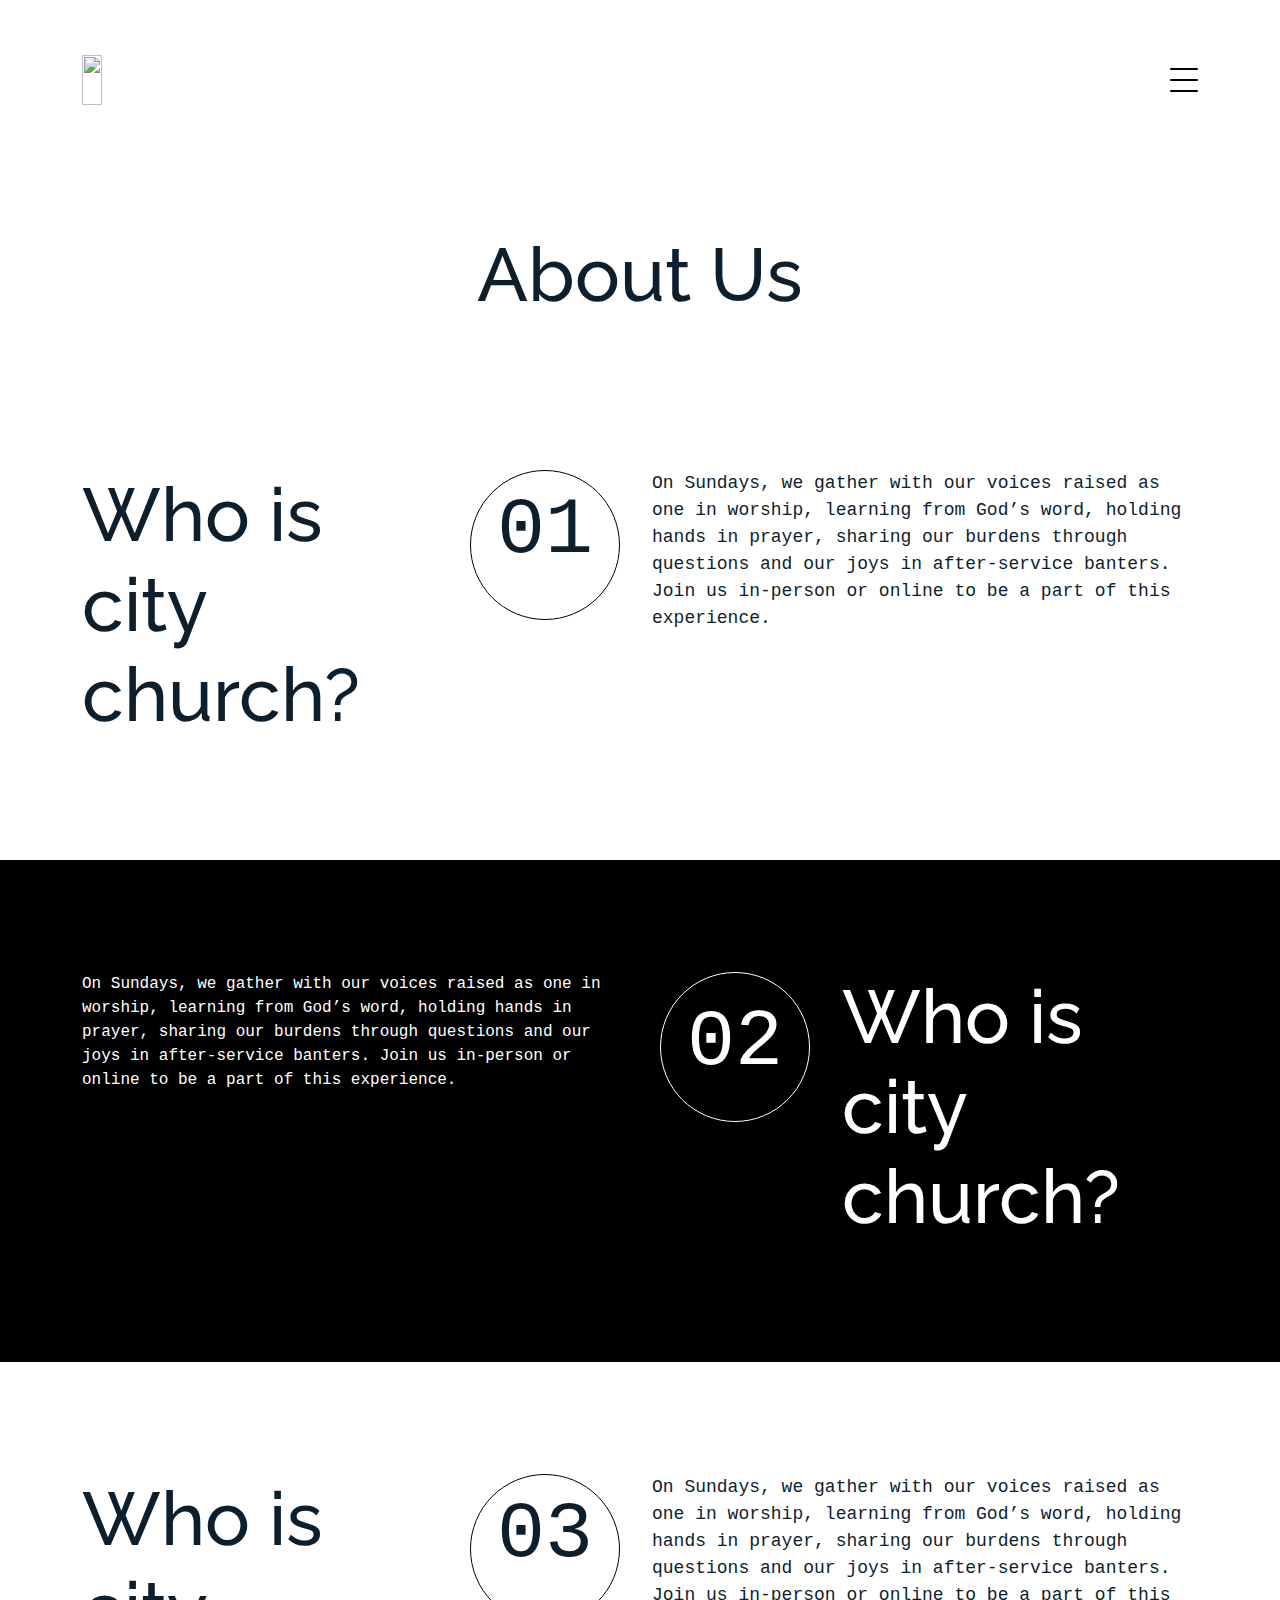
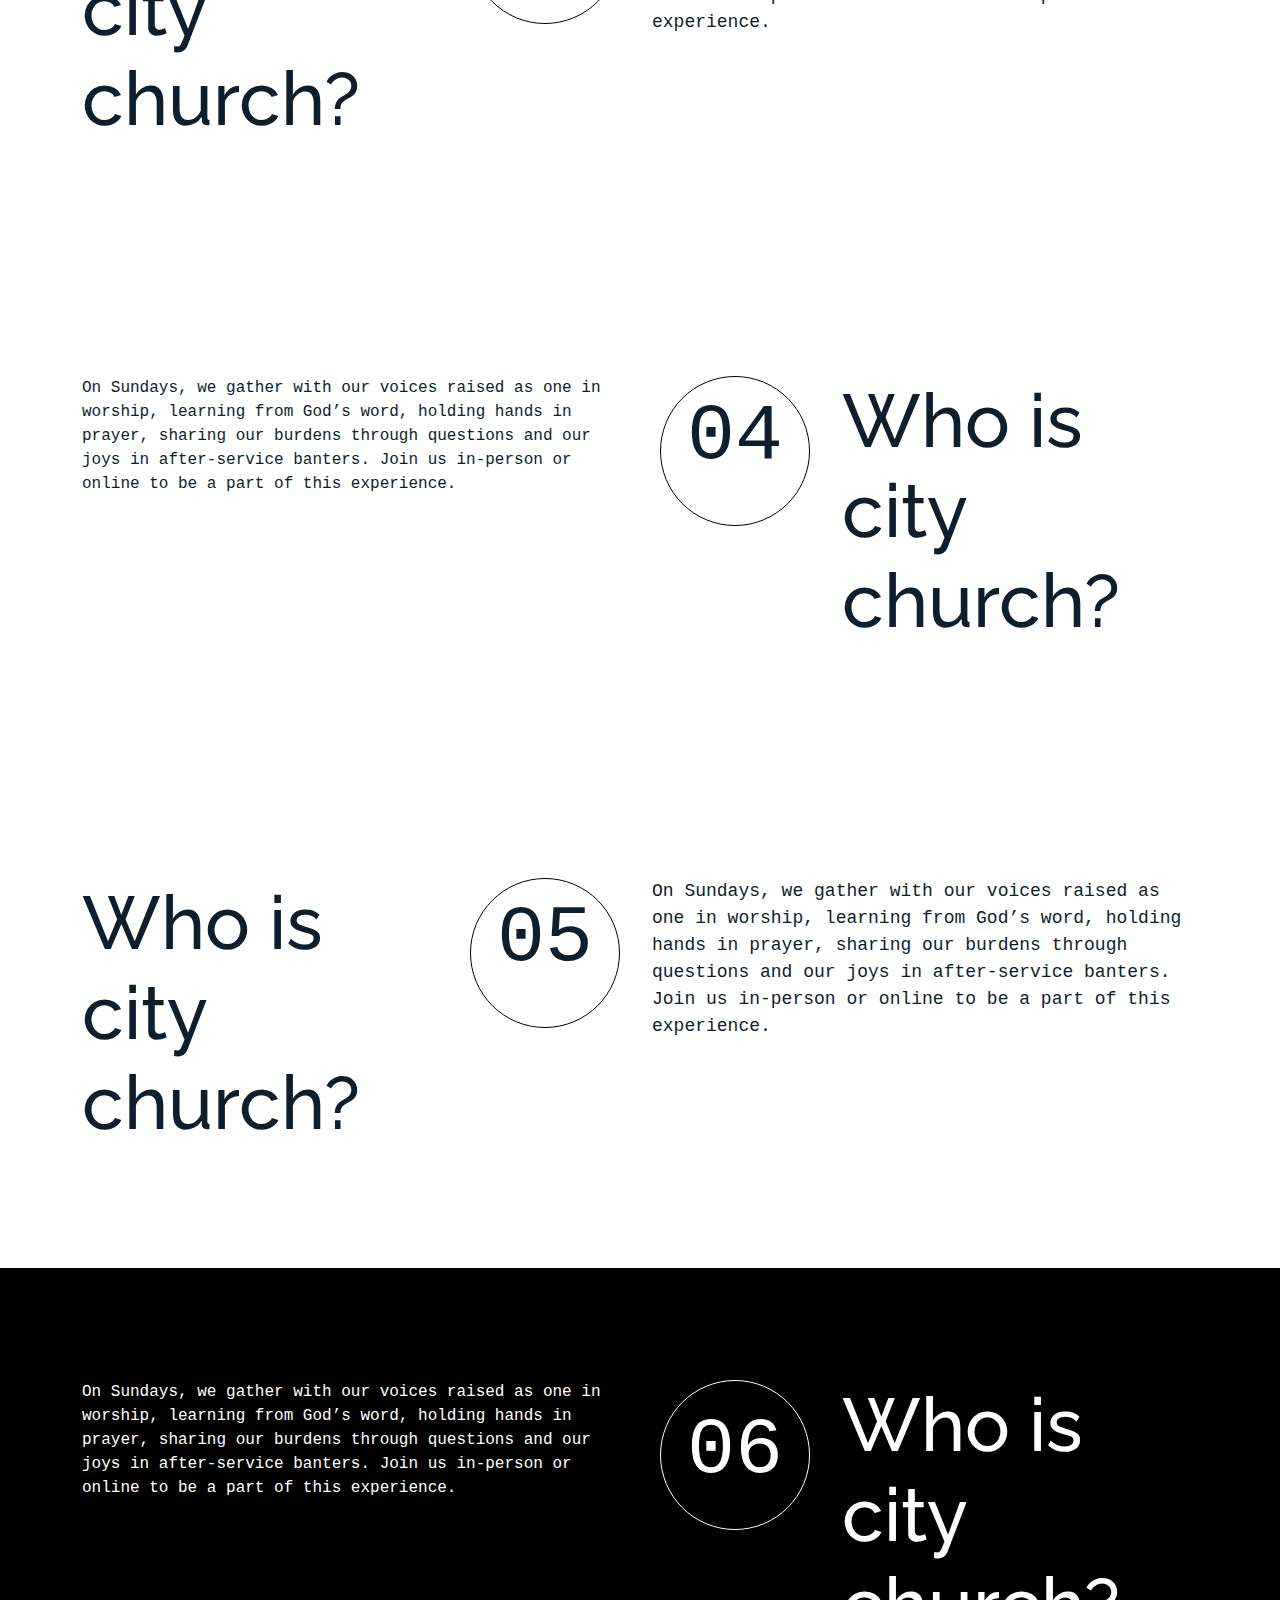
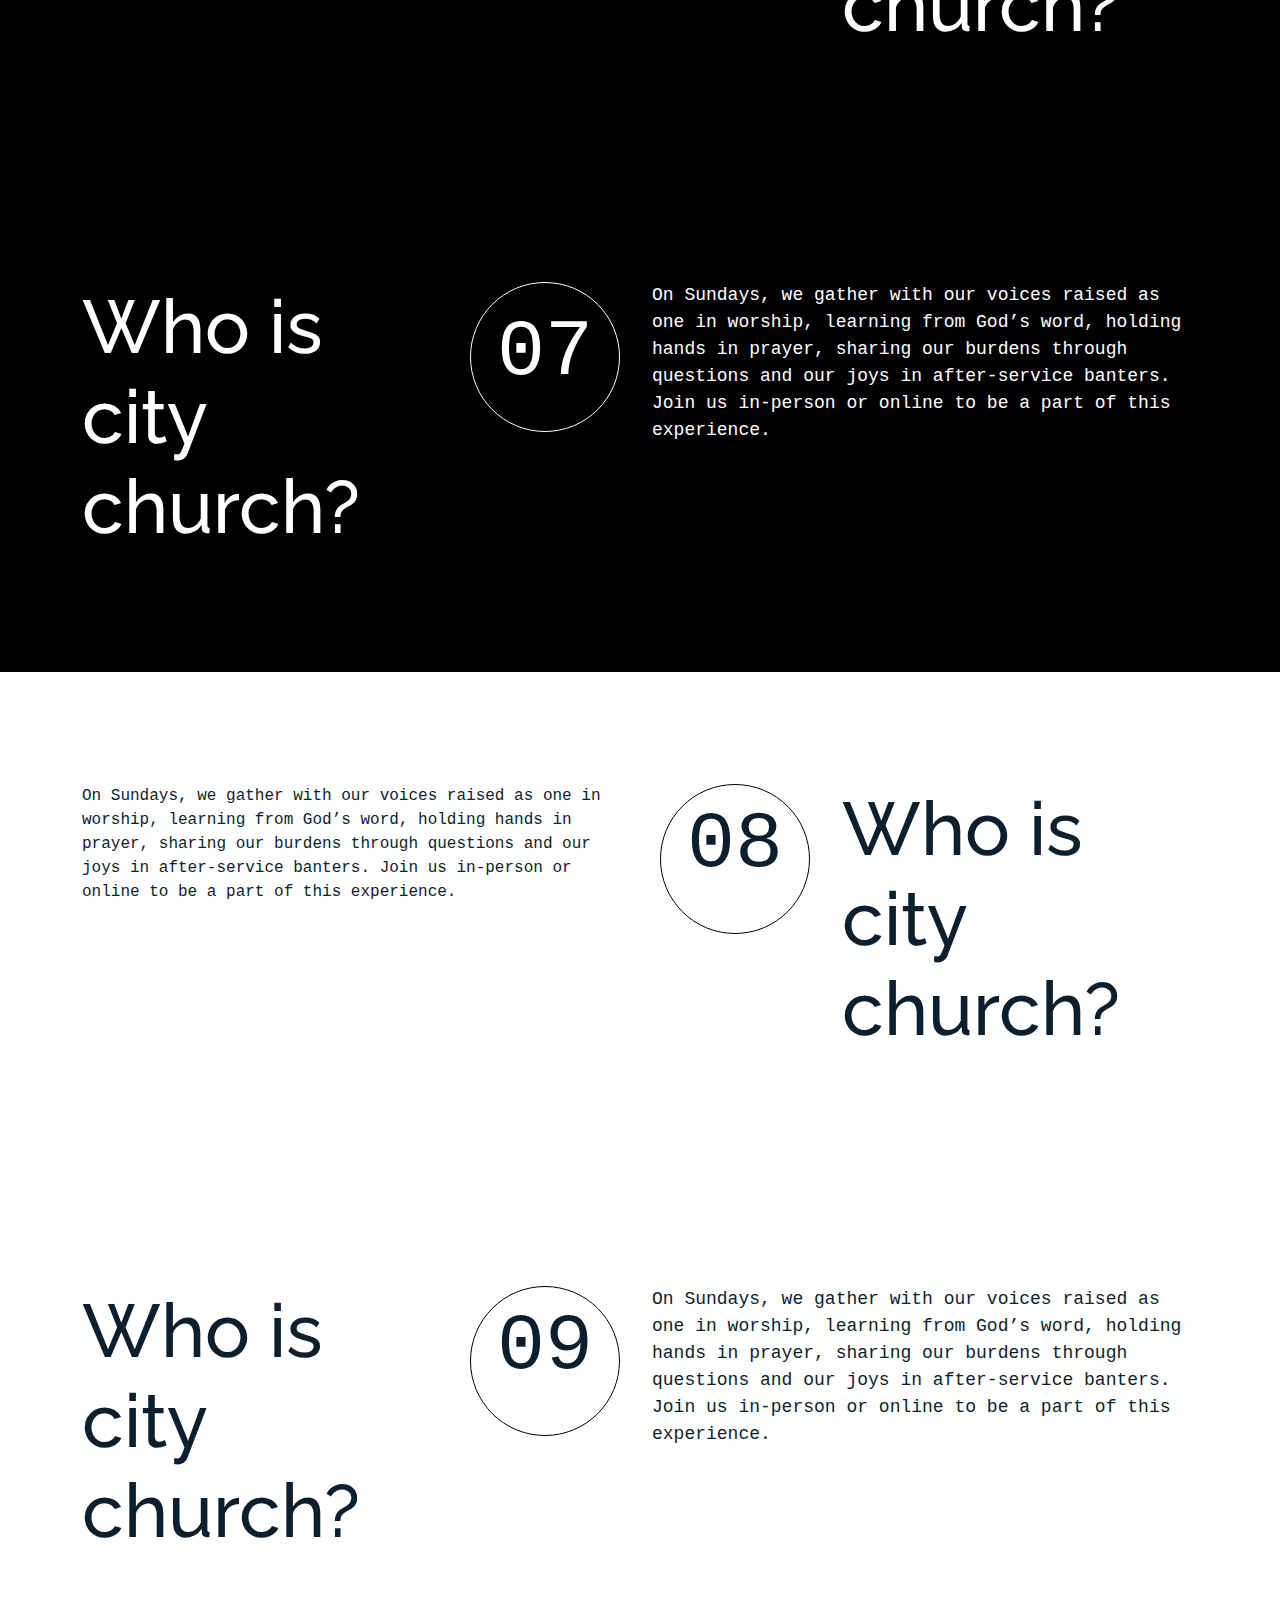
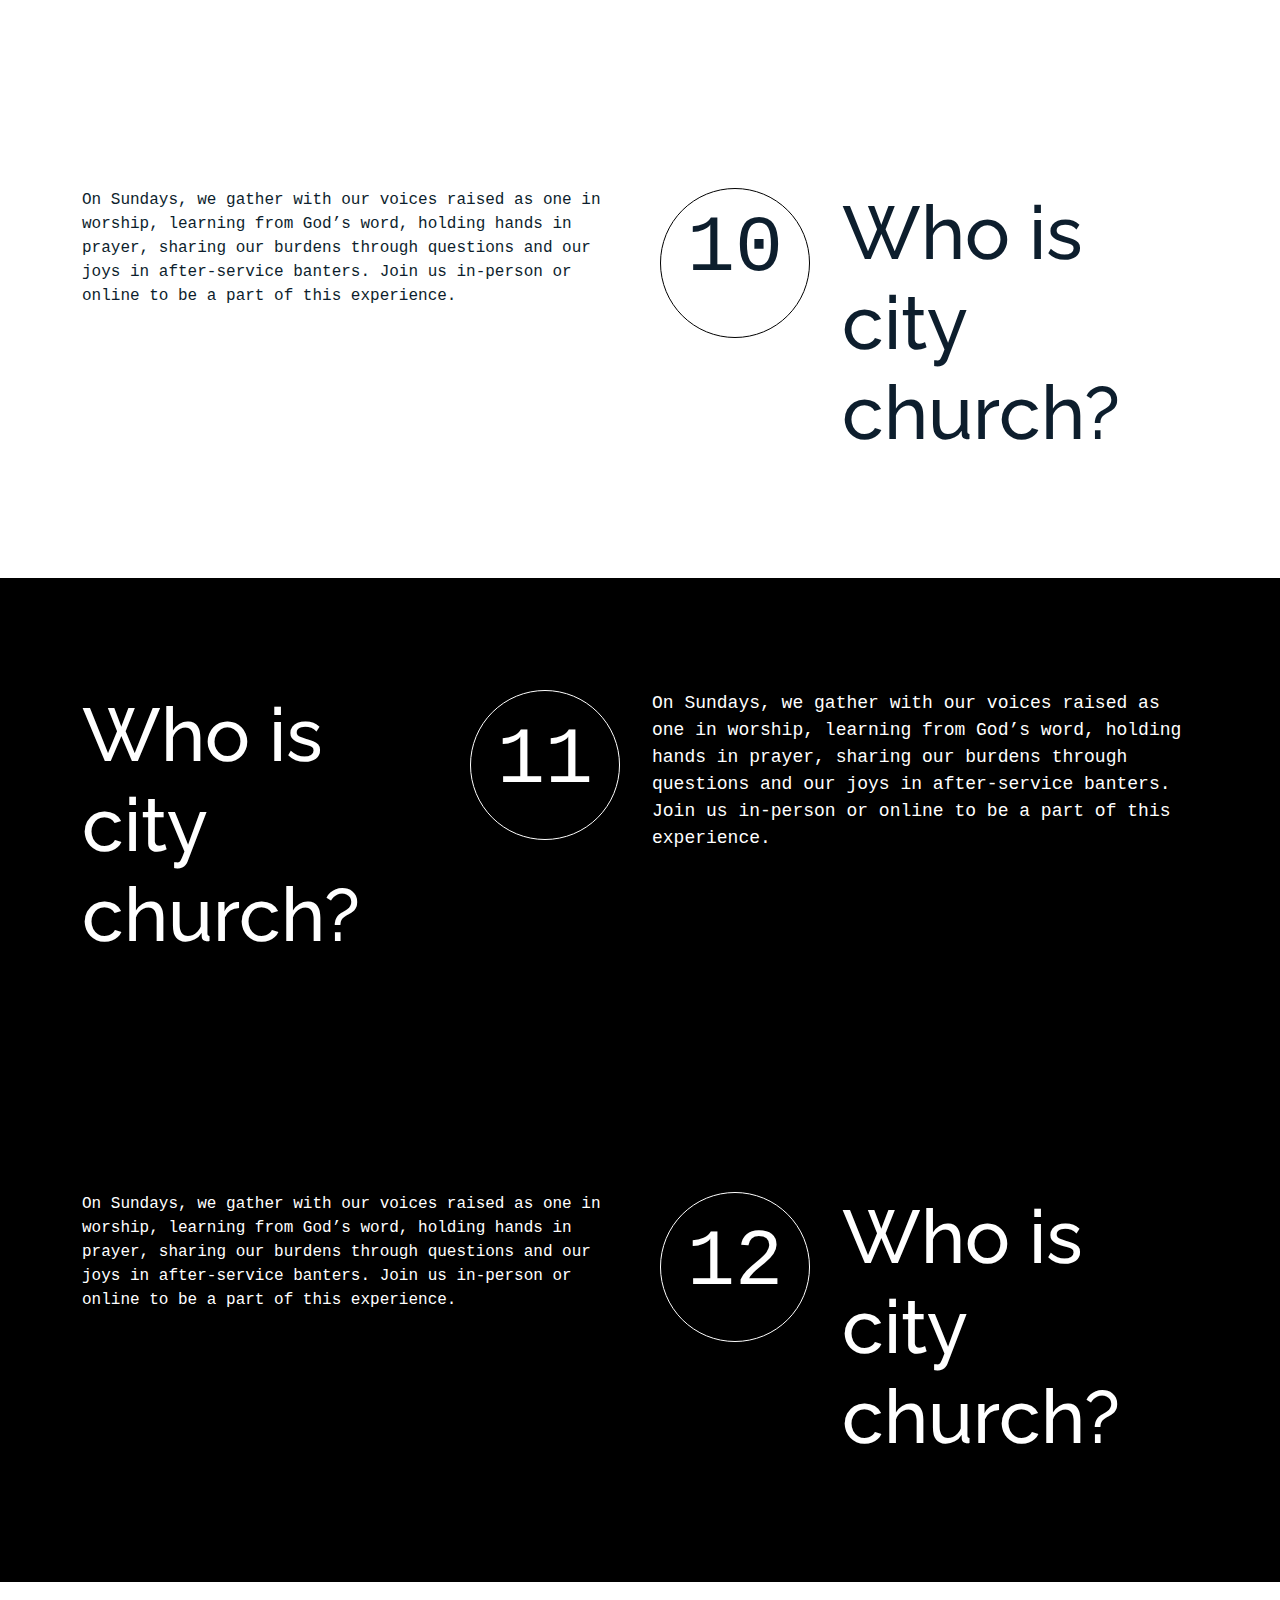
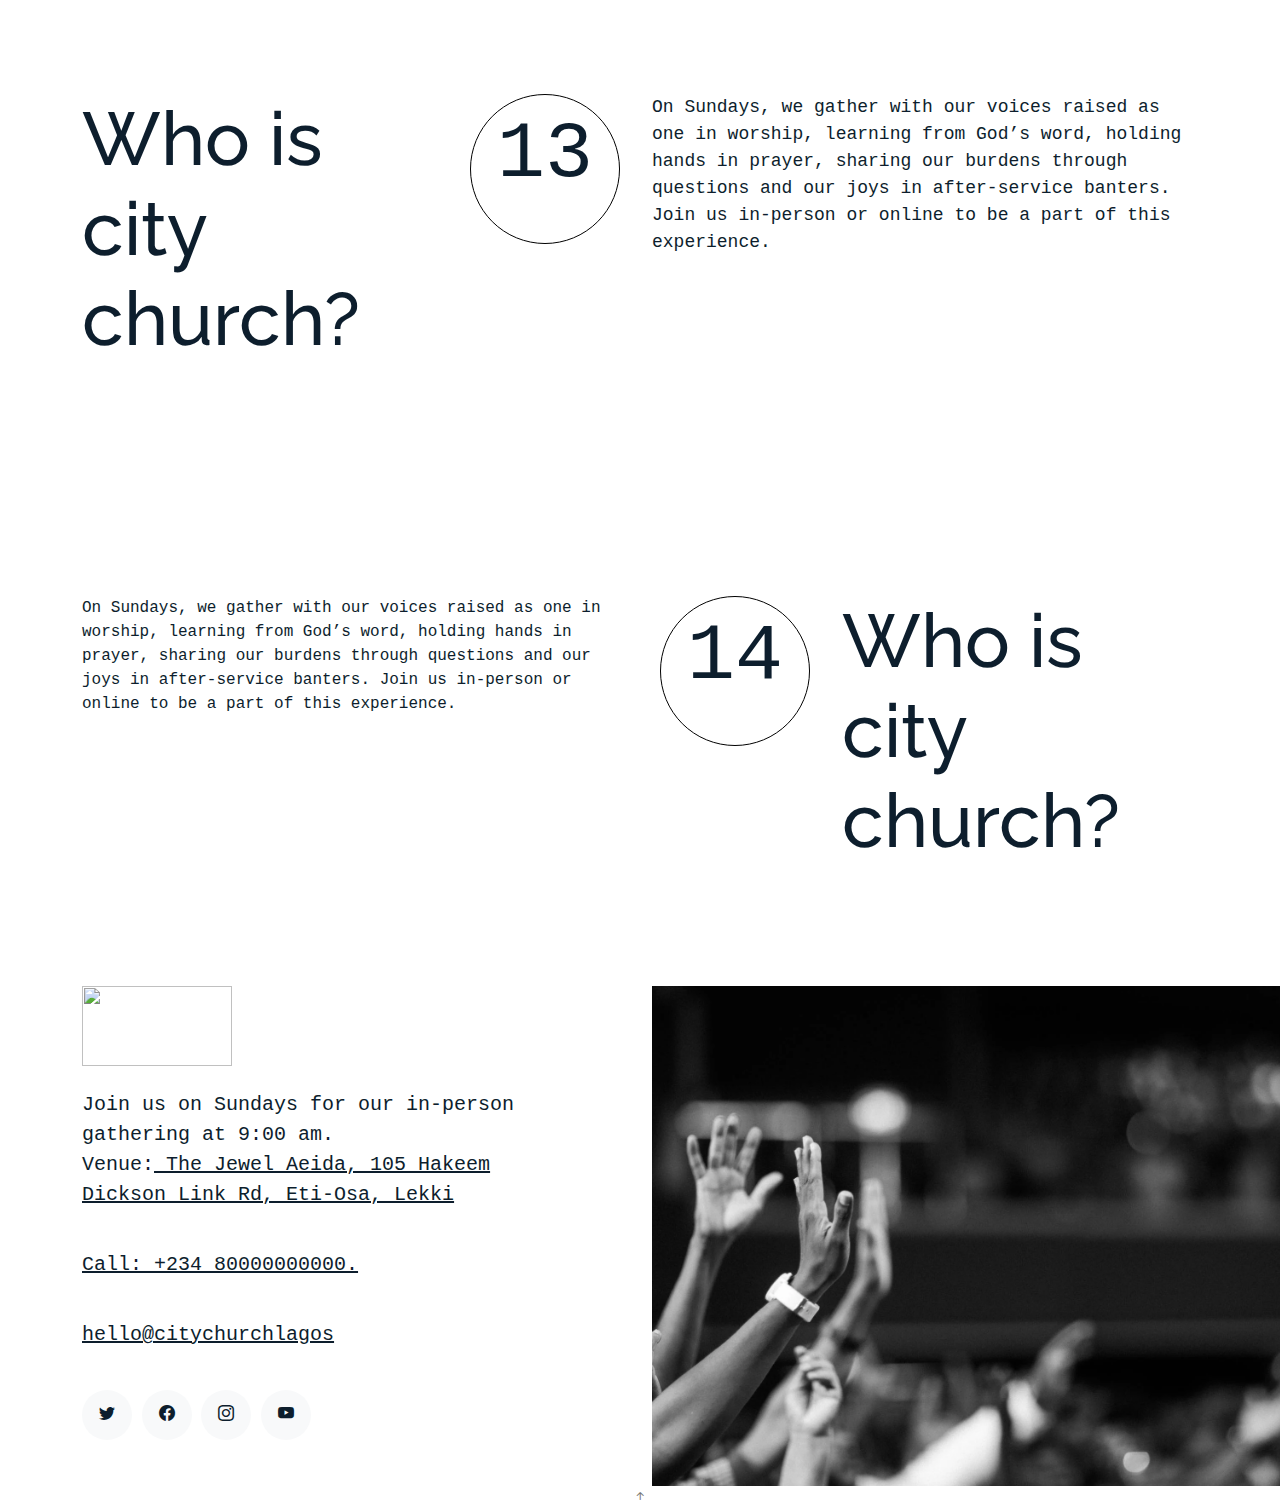
==== about.html @ 45f7de14 "init" ====
<!DOCTYPE html>
<html lang="en">

<head>
  <meta charset="utf-8">
  <meta content="width=device-width, initial-scale=1.0" name="viewport">

  <title>City Church - About Us</title>
  <meta content="" name="description">
  <meta content="" name="keywords">

  <!-- Favicons -->
  <link href="assets/img/group.png" rel="icon">

  <!-- Google Fonts -->
  <link href="https://fonts.googleapis.com/css?family=https://fonts.googleapis.com/css?family=Inconsolata:400,500,600,700|Raleway:400,400i,500,500i,600,600i,700,700i" rel="stylesheet">

  <!-- Vendor CSS Files -->
  <link href="assets/vendor/bootstrap/css/bootstrap.min.css" rel="stylesheet">
  <link href="assets/vendor/bootstrap-icons/bootstrap-icons.css" rel="stylesheet">

  <!-- Template Main CSS File -->
  <link href="assets/css/style.css" rel="stylesheet">

  <!-- =======================================================
  * Template Name: City church
  * Bootstrap v5.3.2
  * Author: Ogbondah Haliday
  ======================================================== -->
</head>

<body>

  <!-- ======= Navbar ======= -->
  <div class="collapse navbar-collapse custom-navmenu " id="main-navbar">
  
    <div class="container py-2 py-md-5">
      <div class="row align-items-start">
        <div class="col-md-4">
          <ul class="custom-menu">
            <li><a href="#">Who is City Church?</a></li>
            <li><a href="#">Purpose</a></li>
            <li><a href="#">Values</a></li>
            <li><a href="#">Mission</a></li>
            <li><a href="#">Worship</a></li>
          </ul>
        </div>
        <div class="col-md-4 d-none d-md-block  mr-auto">
          <div class="tweet d-flex">
            <div>
              <ul class="custom-menu">
            <li><a href="#">Community</a></li>
            <li><a href="#">Learning</a></li>
            <li><a href="#">Emphasis</a></li>
            <li><a href="#">Justice</a></li>
            <li><a href="#">Prayer</a></li>
          </ul>
            </div>
          </div>
        </div>
        <div class="col-md-4 d-none d-md-block">
          <ul class="custom-menu">
            <li><a href="#">Generosity</a></li>
            <li><a href="#">Leadership</a></li>
            <li><a href="#">Signs</a></li>
            <li><a href="#">Eldership</a></li>
          </ul>
        </div>
      </div>

    </div>
  </div>

  <nav class="navbar navbar-light custom-navbar">
    <div class="container">
      <a class="navbar-brand" href="index.html"><img class="logo" src="assets/img/group.png"></a>
      <a href="#" class="burger" data-bs-toggle="collapse" data-bs-target="#main-navbar">
        <span></span>
      </a>
	  
	  
    </div>
  </nav>

  <main id="main">

   
    <section class="section">
      <div class="container">
      <div class="col-md-12 text-center mbottom">
		<h5 class="bigh5">About Us</h5>
	  </div>
        <div class="row">
		
         <div class="col-md-4">
		<h5 class="bigh5">Who is city church?</h5>
	  </div>
		
		<div class="col-md-2">
	<div class="circlea">
	<p>01</p>
	</div>
		</div>
		<div class="col-md-6 standard-font">
				<p>On Sundays, we gather with our voices raised as one in 
					worship, learning from God’s word, holding hands in prayer, 
					sharing our burdens through questions and our joys in after-service banters. Join us in-person or online to be a part of 
					this experience.</p>
		</div>
          
        </div>
      </div>
    </section>
	
	<section class="section services">
      <div class="container">
        <div class="row">
		
         <div class="col-md-6">
		<p>On Sundays, we gather with our voices raised as one in 
					worship, learning from God’s word, holding hands in prayer, 
					sharing our burdens through questions and our joys in after-service banters. Join us in-person or online to be a part of 
					this experience.</p>
	  </div>
		
		<div class="col-md-2">
	<div class="circleawhite">
	<p>02</p>
	</div>
		</div>
		<div class="col-md-4 standard-font">
					<h5 class="bigh5">Who is city church?</h5>
		</div>
          
        </div>
      </div>
    </section>
	
	<section class="section">
      <div class="container">
        <div class="row">
		
         <div class="col-md-4">
		<h5 class="bigh5">Who is city church?</h5>
	  </div>
		
		<div class="col-md-2">
	<div class="circlea">
	<p>03</p>
	</div>
		</div>
		<div class="col-md-6 standard-font">
				<p>On Sundays, we gather with our voices raised as one in 
					worship, learning from God’s word, holding hands in prayer, 
					sharing our burdens through questions and our joys in after-service banters. Join us in-person or online to be a part of 
					this experience.</p>
		</div>
          
        </div>
      </div>
    </section>
	
	<section class="section">
      <div class="container">
        <div class="row">
		
         <div class="col-md-6">
		<p>On Sundays, we gather with our voices raised as one in 
					worship, learning from God’s word, holding hands in prayer, 
					sharing our burdens through questions and our joys in after-service banters. Join us in-person or online to be a part of 
					this experience.</p>
	  </div>
		
		<div class="col-md-2">
	<div class="circlea">
	<p>04</p>
	</div>
		</div>
		<div class="col-md-4 standard-font">
					<h5 class="bigh5">Who is city church?</h5>
		</div>
          
        </div>
      </div>
    </section>
	
	<section class="section">
      <div class="container">
        <div class="row">
		
         <div class="col-md-4">
		<h5 class="bigh5">Who is city church?</h5>
	  </div>
		
		<div class="col-md-2">
	<div class="circlea">
	<p>05</p>
	</div>
		</div>
		<div class="col-md-6 standard-font">
				<p>On Sundays, we gather with our voices raised as one in 
					worship, learning from God’s word, holding hands in prayer, 
					sharing our burdens through questions and our joys in after-service banters. Join us in-person or online to be a part of 
					this experience.</p>
		</div>
          
        </div>
      </div>
    </section>
	
	<section class="section services">
      <div class="container">
        <div class="row">
		
         <div class="col-md-6">
		<p>On Sundays, we gather with our voices raised as one in 
					worship, learning from God’s word, holding hands in prayer, 
					sharing our burdens through questions and our joys in after-service banters. Join us in-person or online to be a part of 
					this experience.</p>
	  </div>
		
		<div class="col-md-2">
	<div class="circleawhite">
	<p>06</p>
	</div>
		</div>
		<div class="col-md-4 standard-font">
					<h5 class="bigh5">Who is city church?</h5>
		</div>
          
        </div>
      </div>
	  </section>
	  
	  
	  <section class="section services">
      <div class="container">
        <div class="row">
		
         <div class="col-md-4">
		<h5 class="bigh5">Who is city church?</h5>
	  </div>
		
		<div class="col-md-2">
	<div class="circleawhite">
	<p>07</p>
	</div>
		</div>
		<div class="col-md-6 standard-font">
				<p>On Sundays, we gather with our voices raised as one in 
					worship, learning from God’s word, holding hands in prayer, 
					sharing our burdens through questions and our joys in after-service banters. Join us in-person or online to be a part of 
					this experience.</p>
		</div>
          
        </div>
      </div>
    </section>
	  
	  <section class="section">
      <div class="container">
        <div class="row">
		
         <div class="col-md-6">
		<p>On Sundays, we gather with our voices raised as one in 
					worship, learning from God’s word, holding hands in prayer, 
					sharing our burdens through questions and our joys in after-service banters. Join us in-person or online to be a part of 
					this experience.</p>
	  </div>
		
		<div class="col-md-2">
	<div class="circlea">
	<p>08</p>
	</div>
		</div>
		<div class="col-md-4 standard-font">
					<h5 class="bigh5">Who is city church?</h5>
		</div>
          
        </div>
      </div>
	  </section>
	  
	  <section class="section">
      <div class="container">
        <div class="row">
		
         <div class="col-md-4">
		<h5 class="bigh5">Who is city church?</h5>
	  </div>
		
		<div class="col-md-2">
	<div class="circlea">
	<p>09</p>
	</div>
		</div>
		<div class="col-md-6 standard-font">
				<p>On Sundays, we gather with our voices raised as one in 
					worship, learning from God’s word, holding hands in prayer, 
					sharing our burdens through questions and our joys in after-service banters. Join us in-person or online to be a part of 
					this experience.</p>
		</div>
          
        </div>
      </div>
    </section>
	
	<section class="section">
      <div class="container">
        <div class="row">
		
         <div class="col-md-6">
		<p>On Sundays, we gather with our voices raised as one in 
					worship, learning from God’s word, holding hands in prayer, 
					sharing our burdens through questions and our joys in after-service banters. Join us in-person or online to be a part of 
					this experience.</p>
	  </div>
		
		<div class="col-md-2">
	<div class="circlea">
	<p>10</p>
	</div>
		</div>
		<div class="col-md-4 standard-font">
					<h5 class="bigh5">Who is city church?</h5>
		</div>
          
        </div>
      </div>
	  </section>
	  
	  <section class="section services">
      <div class="container">
        <div class="row">
		
         <div class="col-md-4">
		<h5 class="bigh5">Who is city church?</h5>
	  </div>
		
		<div class="col-md-2">
	<div class="circleawhite">
	<p>11</p>
	</div>
		</div>
		<div class="col-md-6 standard-font">
				<p>On Sundays, we gather with our voices raised as one in 
					worship, learning from God’s word, holding hands in prayer, 
					sharing our burdens through questions and our joys in after-service banters. Join us in-person or online to be a part of 
					this experience.</p>
		</div>
          
        </div>
      </div>
    </section>
	
	<section class="section services">
      <div class="container">
        <div class="row">
		
         <div class="col-md-6">
		<p>On Sundays, we gather with our voices raised as one in 
					worship, learning from God’s word, holding hands in prayer, 
					sharing our burdens through questions and our joys in after-service banters. Join us in-person or online to be a part of 
					this experience.</p>
	  </div>
		
		<div class="col-md-2">
	<div class="circleawhite">
	<p>12</p>
	</div>
		</div>
		<div class="col-md-4 standard-font">
					<h5 class="bigh5">Who is city church?</h5>
		</div>
          
        </div>
      </div>
	  </section>
	  
	  <section class="section">
      <div class="container">
        <div class="row">
		
         <div class="col-md-4">
		<h5 class="bigh5">Who is city church?</h5>
	  </div>
		
		<div class="col-md-2">
	<div class="circlea">
	<p>13</p>
	</div>
		</div>
		<div class="col-md-6 standard-font">
				<p>On Sundays, we gather with our voices raised as one in 
					worship, learning from God’s word, holding hands in prayer, 
					sharing our burdens through questions and our joys in after-service banters. Join us in-person or online to be a part of 
					this experience.</p>
		</div>
          
        </div>
      </div>
    </section>
	
	<section class="section">
      <div class="container">
        <div class="row">
		
         <div class="col-md-6">
		<p>On Sundays, we gather with our voices raised as one in 
					worship, learning from God’s word, holding hands in prayer, 
					sharing our burdens through questions and our joys in after-service banters. Join us in-person or online to be a part of 
					this experience.</p>
	  </div>
		
		<div class="col-md-2">
	<div class="circlea">
	<p>14</p>
	</div>
		</div>
		<div class="col-md-4 standard-font">
					<h5 class="bigh5">Who is city church?</h5>
		</div>
          
        </div>
      </div>
	  </section>
	  
	
	
	
    
	
	
	

  </main><!-- End #main -->

  <!-- ======= Footer ======= -->
  <footer class="foote" role="contentinfo">
    <div class="container">
   
         <div class="row text-left">
         <div class="col-md-6 social">
		 <img class="flogo" src="assets/img/group.png">
		 
		 <div class=""><br />
    <p class="lead">Join us on Sundays for our in-person <br />
					gathering at 9:00 am.<br />
					Venue:<u> The Jewel Aeida, 105 Hakeem<br /> 
					Dickson Link Rd, Eti-Osa, Lekki</u></p><br />
					
	<p class="lead"><u>Call: +234 80000000000.</u></p><br />
	
    <p class="lead"><u>hello@citychurchlagos</u></p>	
  </div><br />
		 
          <a href="#"><span class="bi bi-twitter"></span></a>
          <a href="#"><span class="bi bi-facebook"></span></a>
          <a href="#"><span class="bi bi-instagram"></span></a>
          <a href="#"><span class="bi bi-youtube"></span></a>
        </div>
        <div class="col-md-6 footerimage">
		<img class="img-responsive "  src="assets/img/rectangle-163.png">
        </div>
		
      </div>
   
    </div>
  </footer>

  <a href="#" class="back-to-top d-flex align-items-center justify-content-center"><i class="bi bi-arrow-up-short"></i></a>


	
</script>
  <!-- Vendor JS Files -->
  <script src="assets/vendor/bootstrap/js/bootstrap.bundle.min.js"></script>

  <!-- Template Main JS File -->
  <script src="assets/js/main.js"></script>
</body>

</html>
---- assets/css/style.css ----
/**
* Template Name: City Church
* Bootstrap v5.3.2
* Author: Ogbondah Haliday
*/

/*--------------------------------------------------------------
# General
--------------------------------------------------------------*/
body {
    font-family: "Inconsolata", monospace;
    color: #0d1e2d;
    background-image: url("assets/img/background.png") no-repeat center;
	background-size: cover;
}

a {
  color: #777;
  text-decoration: none;
}

a:hover {
  color: #000;
}

h1,
h2,
h3,
h4,
h5,
h6,
.font-heading {
  font-family: "Raleway", sans-serif;
}

.section {
  padding: 7rem 0;
}
.white-burger {
  width: 28px;
  height: 32px;
  cursor: pointer;
  position: relative;
}

.white-burger:before,
.white-burger span,
.white-burger:after {
  width: 100%;
  height: 2px;
  display: block;
  background: #fff;
  border-radius: 2px;
  position: absolute;
  opacity: 1;
}

.white-burger:before,
.white-burger:after {
  transition: top 0.35s cubic-bezier(0.23, 1, 0.32, 1), transform 0.35s cubic-bezier(0.23, 1, 0.32, 1), opacity 0.35s cubic-bezier(0.23, 1, 0.32, 1), background-color 1.15s cubic-bezier(0.86, 0, 0.07, 1);
  -webkit-transition: top 0.35s cubic-bezier(0.23, 1, 0.32, 1), -webkit-transform 0.35s cubic-bezier(0.23, 1, 0.32, 1), opacity 0.35s cubic-bezier(0.23, 1, 0.32, 1), background-color 1.15s cubic-bezier(0.86, 0, 0.07, 1);
  content: "";
}

.white-burger:before {
  top: 4px;
}

.white-burger span {
  top: 15px;
}

.white-burger:after {
  top: 26px;
}

/* Hover */
.white-burger:hover:before {
  top: 7px;
}

.white-burger:hover:after {
  top: 23px;
}

/* Click */
.white-burger.active span {
  opacity: 0;
}

.white-burger.active:before,
.white-burger.active:after {
  top: 40%;
}

.white-burger.active:before {
  transform: rotate(45deg);
}

.white-burger.active:after {
  transform: rotate(-45deg);
}

.white-burger:focus {
  outline: none;
}

.footerimage img{
	object-fit: cover;
	width: 745px;
	height: 500px;
}

.logo{
	width: 100%;
	height: 50px;
}
.flogo{
	width: 150px;
	height: 80px;
	
}

.mbottom{
	margin-bottom: 150px;
}

.bigh1{
	font-size: 120px;
}

.bigh5{
	font-size: 75px;
}

.bigh2{
	font-size: 80px;
}
.standard-font{
	font-size:18px;
}
.circlea{
	border: 1px solid #000;
	height:150px;
	width:150px;
	border-radius:50%;
	text-align: center;
	margin: 0 auto;

}
.circlea img{
    margin: auto;
	padding-top:30px;
	width:60px;
	
}

.circlea p{
    margin: auto;
	font-size: 80px;
	
}
.circleawhite{
	border: 1px solid #fff;
	height:150px;
	width:150px;
	border-radius:50%;
	text-align: center;
	margin: 0 auto;

}

.circleawhite p{
    margin: auto;
	padding-top:10px;
	font-size: 80px;
	
}

.smallp{
	padding-top: 240px;
	text-align: left !important;
	font-size: 20px;
	
}

.smallps{
	padding-top: 350px;
	text-align: left !important;
	font-size: 20px;
}

.banner1{
	border: 25px solid #000;
	border-radius: 20px;
	padding:0px;
	
}
.banner1 img{
	object-fit: cover;
	width:100%;
	height: 620px;
	
}

.sborder{
	border-right: 1px solid #707070;
}

.sborderl{
	border-left: 1px solid #707070;
}

.text-right{
	text-align: right;
}
.services{
	background-color: #000;
	color: #fff;
	padding-top: 30px;
	padding-bottom: 30px;
}

.bgdark{
	background-color: #000;
}

.section {
  padding: 7rem 0;
}

.linetop{
	border-top: 1px solid #D9DDDC;
	min-height: 300px;
}

.linerl{
	border-right: 1px solid #D9DDDC;
	border-left: 1px solid #D9DDDC;
}

.sectop{
	margin-top:100px;
	margin-bottom:50px;
}
@keyframes animate-loading {
  0% {
    transform: rotate(0deg);
  }

  100% {
    transform: rotate(360deg);
  }
}

/*--------------------------------------------------------------
# Header
--------------------------------------------------------------*/
/* Custom Navmenu */
.custom-navmenu {
  background: #fff;
}

.custom-navmenu .custom-menu,
.custom-navmenu .custom-menu li {
  padding: 0;
  margin: 0;
  list-style: none;
}

.custom-navmenu .custom-menu li {
  margin-bottom: 0;
  font-size: 30px;
}

.custom-navmenu .custom-menu li a {
  color: #0d1e2d;
  padding: 10px 0 !important;
}

.custom-navmenu .custom-menu li a:hover {
  text-decoration: none;
}

.custom-navmenu .custom-menu li.active a {
  text-decoration: underline;
}

.custom-navmenu a {
  color: rgba(255, 255, 255, 0.7);
}

.custom-navmenu a:hover {
  color: #fff;
}

/* Custom Navbar */
.custom-navbar {
  padding-top: 50px;
  width: 100%;
}

@media (max-width: 780px) {
  .custom-navbar>.container {
    padding-right: 0;
    padding-left: 0;
  }
}

.custom-navbar .navbar-brand {
  font-size: 1.7rem;
}

/* Burger */
.burger {
  width: 28px;
  height: 32px;
  cursor: pointer;
  position: relative;
  z-index: 1;
  
}

.burger:before,
.burger span,
.burger:after {
  width: 100%;
  height: 2px;
  display: block;
  background: #000;
  border-radius: 2px;
  position: absolute;
  opacity: 1;
}

.burger:before,
.burger:after {
  transition: top 0.35s cubic-bezier(0.23, 1, 0.32, 1), transform 0.35s cubic-bezier(0.23, 1, 0.32, 1), opacity 0.35s cubic-bezier(0.23, 1, 0.32, 1), background-color 1.15s cubic-bezier(0.86, 0, 0.07, 1);
  -webkit-transition: top 0.35s cubic-bezier(0.23, 1, 0.32, 1), -webkit-transform 0.35s cubic-bezier(0.23, 1, 0.32, 1), opacity 0.35s cubic-bezier(0.23, 1, 0.32, 1), background-color 1.15s cubic-bezier(0.86, 0, 0.07, 1);
  content: "";
}

.burger:before {
  top: 4px;
}

.burger span {
  top: 15px;
}

.burger:after {
  top: 26px;
}

/* Hover */
.burger:hover:before {
  top: 7px;
}

.burger:hover:after {
  top: 23px;
}

/* Click */
.burger.active span {
  opacity: 0;
}

.burger.active:before,
.burger.active:after {
  top: 40%;
}

.burger.active:before {
  transform: rotate(45deg);
}

.burger.active:after {
  transform: rotate(-45deg);
}

.burger:focus {
  outline: none;
}

/*--------------------------------------------------------------
# Footer
--------------------------------------------------------------*/
.footer {
  padding: 0 0 4rem 0;
}

.footer a {
  color: #000;
}

.social a {
  display: inline-block;
  width: 50px;
  height: 50px;
  border-radius: 50%;
  background: #f8f9fa;
  position: relative;
  text-align: center;
  color: #0d1e2d;
}

.social a span {
  display: inline-block;
  left: 50%;
  position: absolute;
  top: 50%;
  transform: translate(-50%, -50%);
}

.social a:hover {
  color: #000;
}
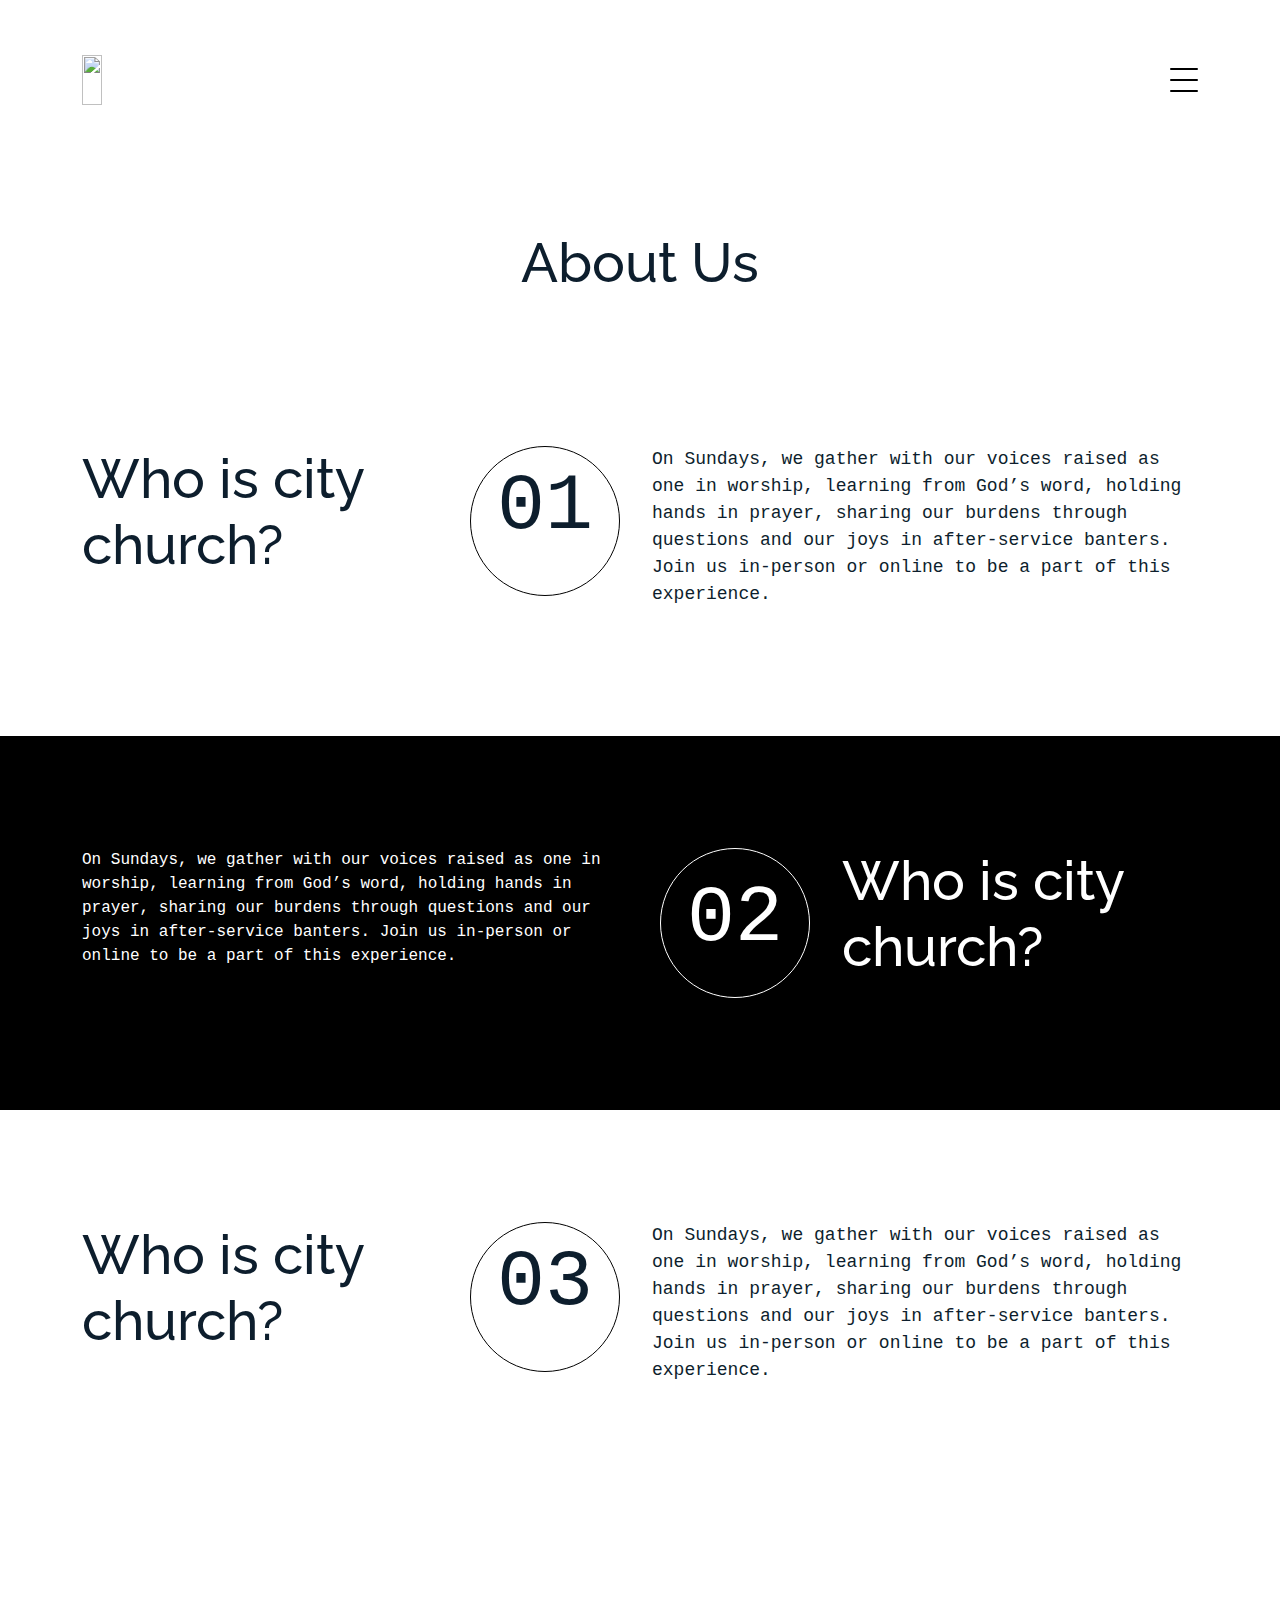
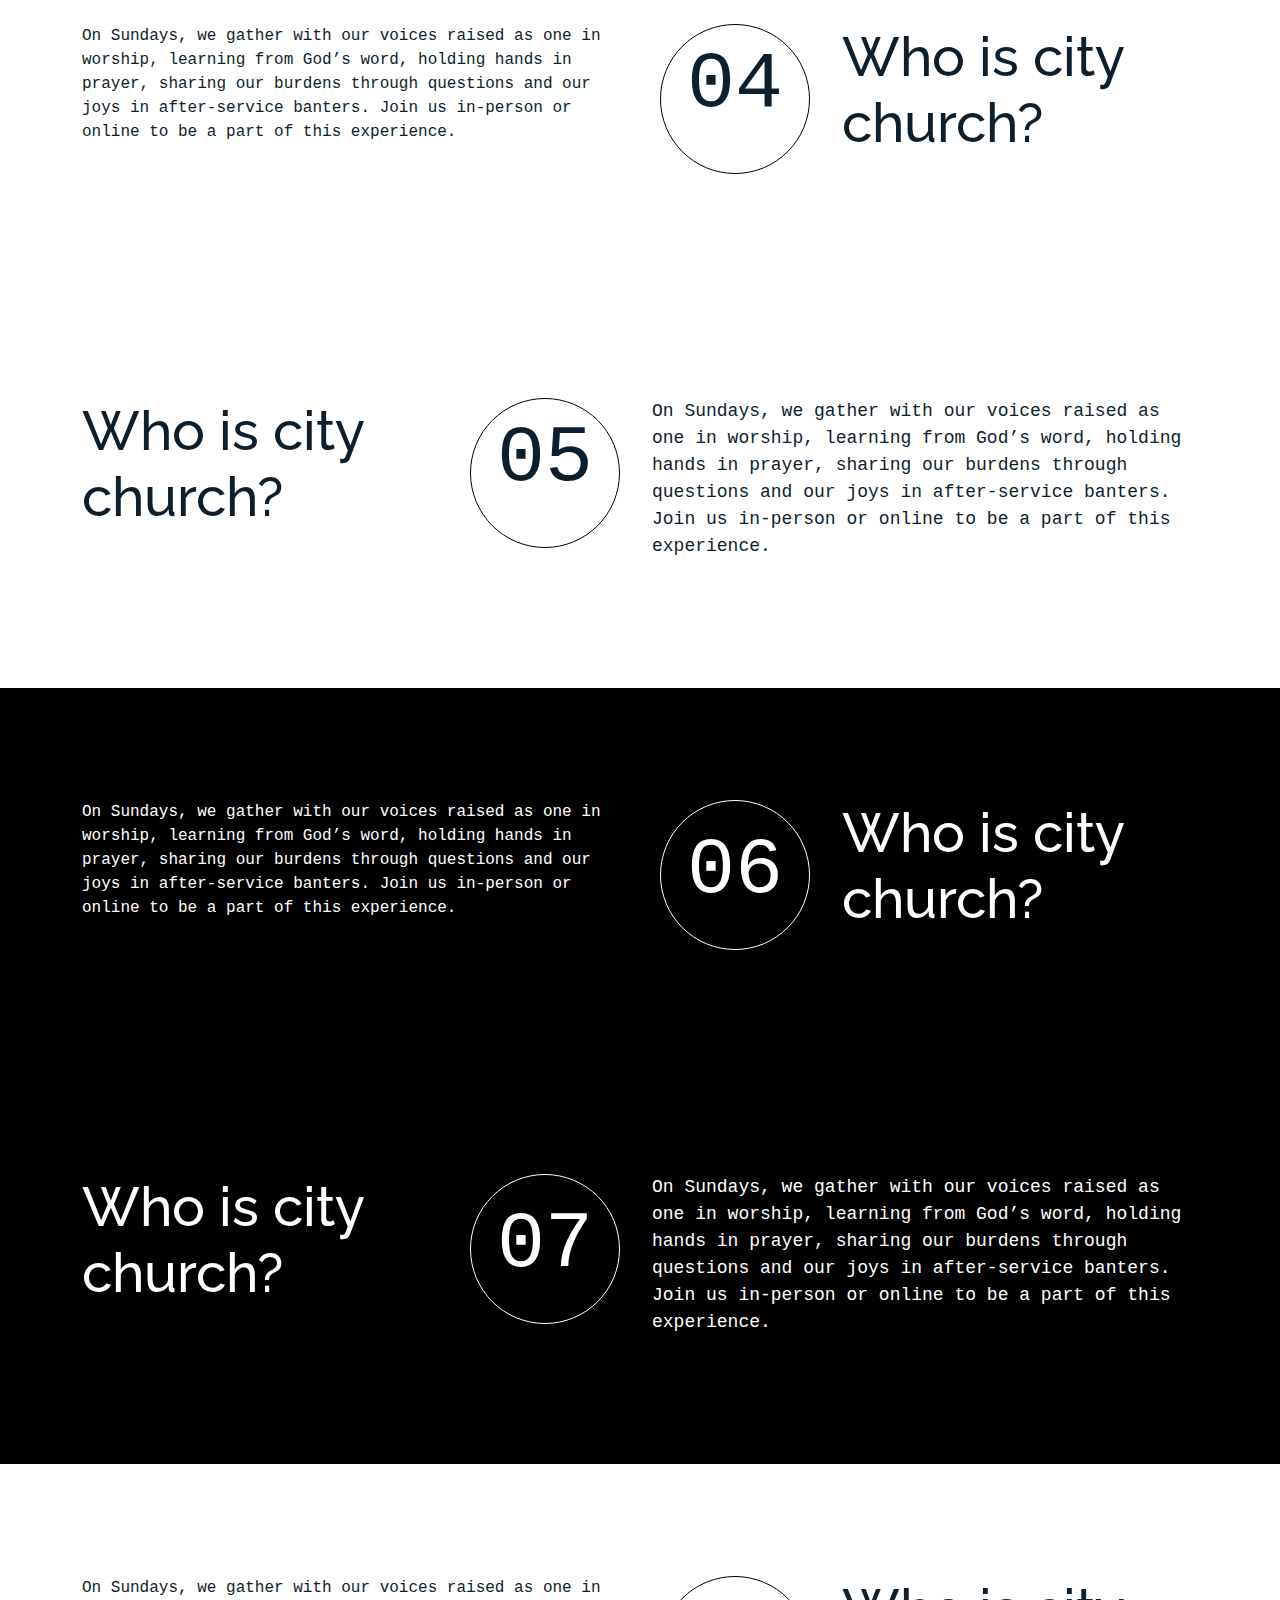
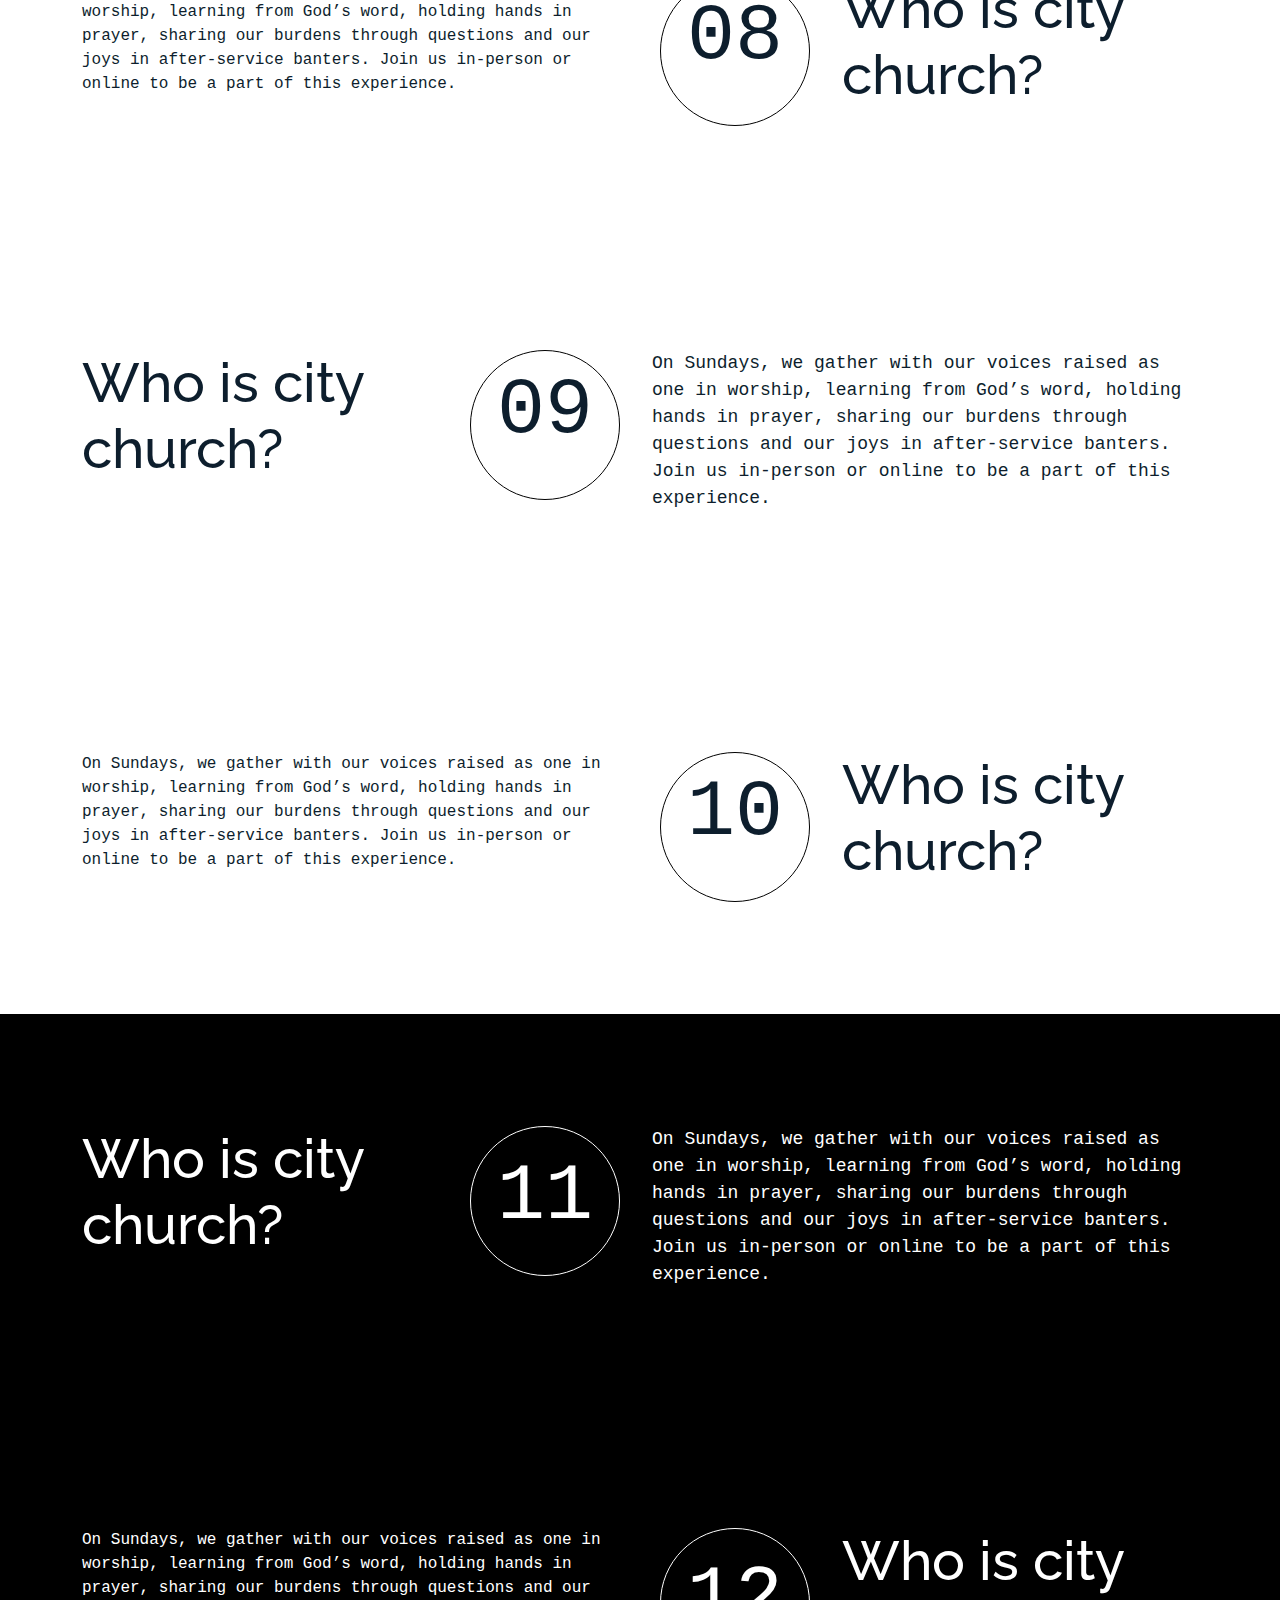
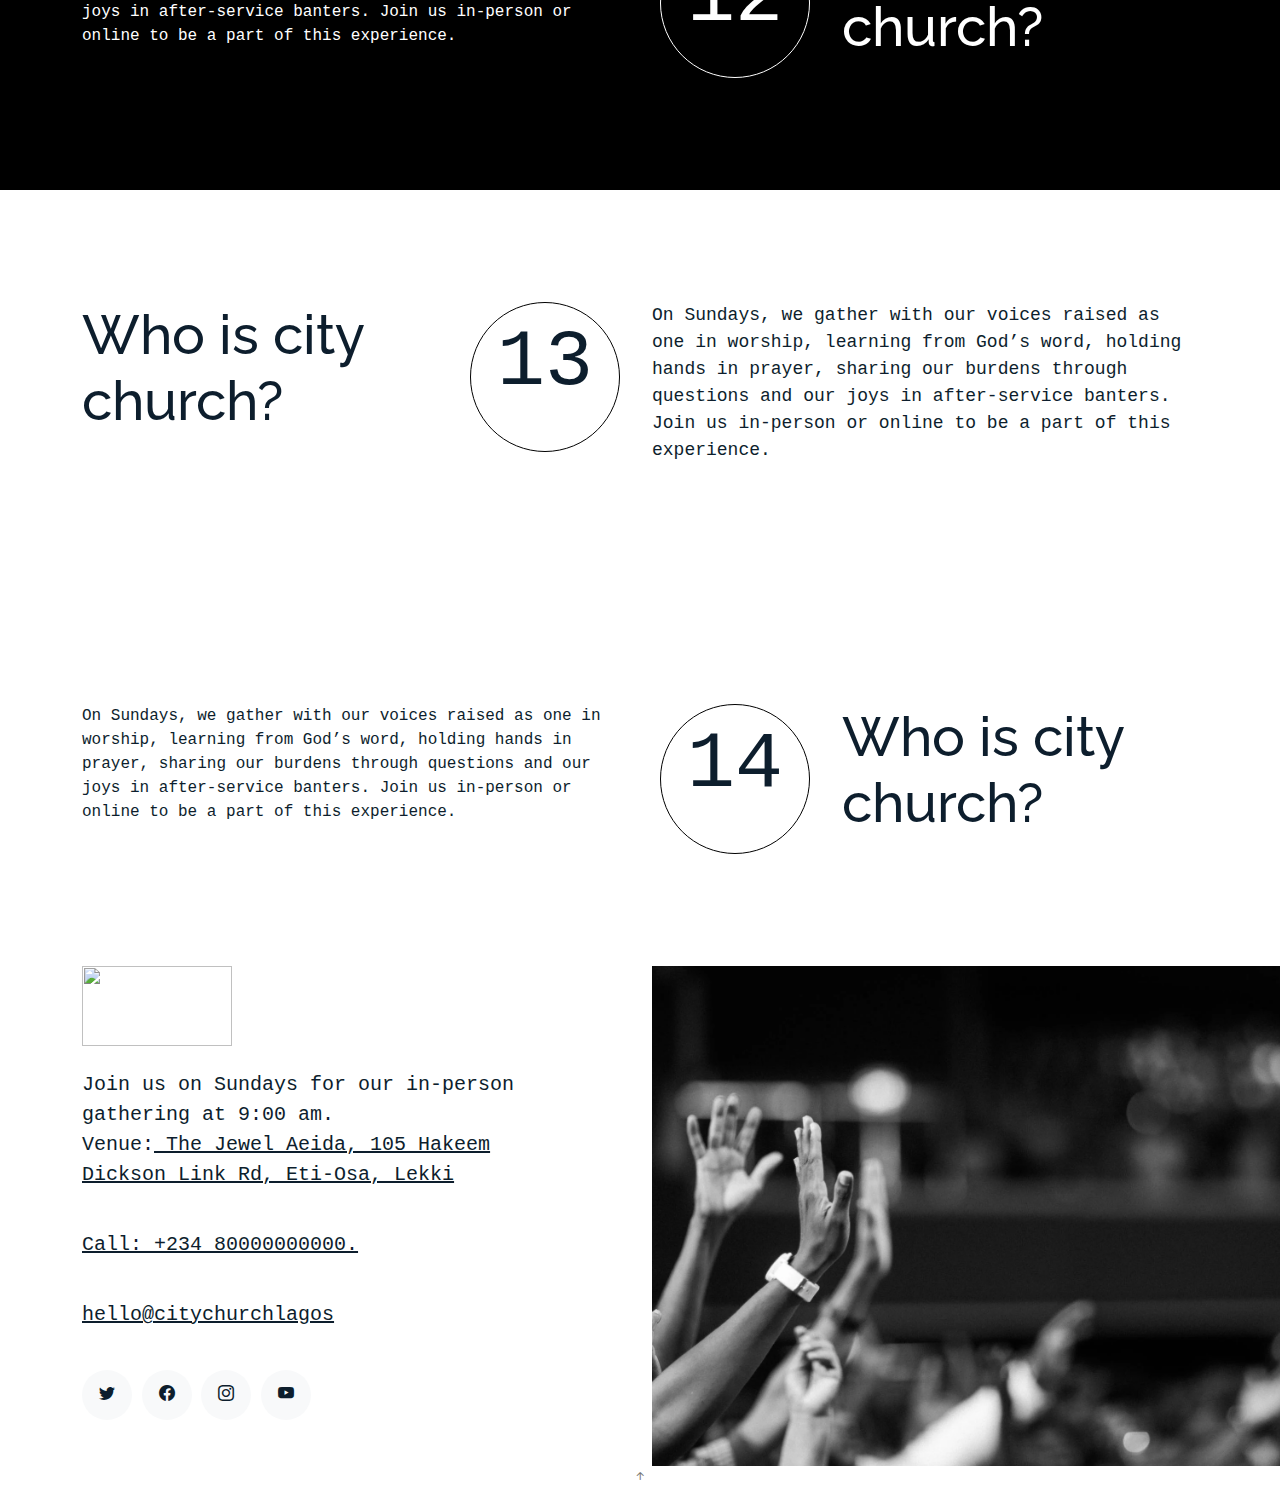
==== commit d0c542c6: "hyperlinks" ====
--- a/about.html
+++ b/about.html
@@ -2,27 +2,29 @@
 <html lang="en">
 
 <head>
-  <meta charset="utf-8">
-  <meta content="width=device-width, initial-scale=1.0" name="viewport">
-
-  <title>City Church - About Us</title>
-  <meta content="" name="description">
-  <meta content="" name="keywords">
-
-  <!-- Favicons -->
-  <link href="assets/img/group.png" rel="icon">
-
-  <!-- Google Fonts -->
-  <link href="https://fonts.googleapis.com/css?family=https://fonts.googleapis.com/css?family=Inconsolata:400,500,600,700|Raleway:400,400i,500,500i,600,600i,700,700i" rel="stylesheet">
-
-  <!-- Vendor CSS Files -->
-  <link href="assets/vendor/bootstrap/css/bootstrap.min.css" rel="stylesheet">
-  <link href="assets/vendor/bootstrap-icons/bootstrap-icons.css" rel="stylesheet">
-
-  <!-- Template Main CSS File -->
-  <link href="assets/css/style.css" rel="stylesheet">
-
-  <!-- =======================================================
+	<meta charset="utf-8">
+	<meta content="width=device-width, initial-scale=1.0" name="viewport">
+
+	<title>City Church - About Us</title>
+	<meta content="" name="description">
+	<meta content="" name="keywords">
+
+	<!-- Favicons -->
+	<link href="assets/img/group.png" rel="icon">
+
+	<!-- Google Fonts -->
+	<link
+		href="https://fonts.googleapis.com/css?family=https://fonts.googleapis.com/css?family=Inconsolata:400,500,600,700|Raleway:400,400i,500,500i,600,600i,700,700i"
+		rel="stylesheet">
+
+	<!-- Vendor CSS Files -->
+	<link href="assets/vendor/bootstrap/css/bootstrap.min.css" rel="stylesheet">
+	<link href="assets/vendor/bootstrap-icons/bootstrap-icons.css" rel="stylesheet">
+
+	<!-- Template Main CSS File -->
+	<link href="assets/css/style.css" rel="stylesheet">
+
+	<!-- =======================================================
   * Template Name: City church
   * Bootstrap v5.3.2
   * Author: Ogbondah Haliday
@@ -31,453 +33,468 @@
 
 <body>
 
-  <!-- ======= Navbar ======= -->
-  <div class="collapse navbar-collapse custom-navmenu " id="main-navbar">
-  
-    <div class="container py-2 py-md-5">
-      <div class="row align-items-start">
-        <div class="col-md-4">
-          <ul class="custom-menu">
-            <li><a href="#">Who is City Church?</a></li>
-            <li><a href="#">Purpose</a></li>
-            <li><a href="#">Values</a></li>
-            <li><a href="#">Mission</a></li>
-            <li><a href="#">Worship</a></li>
-          </ul>
-        </div>
-        <div class="col-md-4 d-none d-md-block  mr-auto">
-          <div class="tweet d-flex">
-            <div>
-              <ul class="custom-menu">
-            <li><a href="#">Community</a></li>
-            <li><a href="#">Learning</a></li>
-            <li><a href="#">Emphasis</a></li>
-            <li><a href="#">Justice</a></li>
-            <li><a href="#">Prayer</a></li>
-          </ul>
-            </div>
-          </div>
-        </div>
-        <div class="col-md-4 d-none d-md-block">
-          <ul class="custom-menu">
-            <li><a href="#">Generosity</a></li>
-            <li><a href="#">Leadership</a></li>
-            <li><a href="#">Signs</a></li>
-            <li><a href="#">Eldership</a></li>
-          </ul>
-        </div>
-      </div>
-
-    </div>
-  </div>
-
-  <nav class="navbar navbar-light custom-navbar">
-    <div class="container">
-      <a class="navbar-brand" href="index.html"><img class="logo" src="assets/img/group.png"></a>
-      <a href="#" class="burger" data-bs-toggle="collapse" data-bs-target="#main-navbar">
-        <span></span>
-      </a>
-	  
-	  
-    </div>
-  </nav>
-
-  <main id="main">
-
-   
-    <section class="section">
-      <div class="container">
-      <div class="col-md-12 text-center mbottom">
-		<h5 class="bigh5">About Us</h5>
-	  </div>
-        <div class="row">
-		
-         <div class="col-md-4">
-		<h5 class="bigh5">Who is city church?</h5>
-	  </div>
-		
-		<div class="col-md-2">
-	<div class="circlea">
-	<p>01</p>
+	<!-- ======= Navbar ======= -->
+	<div class="collapse navbar-collapse custom-navmenu " id="main-navbar">
+
+		<div class="container py-2 py-md-5">
+			<div class="row align-items-start">
+				<div class="col-md-4">
+					<ul class="custom-menu">
+						<li><a href="about.html">Who is City Church?</a></li>
+						<li><a href="jesus.html">Purpose</a></li>
+						<li><a href="lagos.html">Values</a></li>
+						<li><a href="#">Mission</a></li>
+						<li><a href="#">Worship</a></li>
+					</ul>
+				</div>
+				<div class="col-md-4">
+					<div class="tweet d-flex">
+						<div>
+							<ul class="custom-menu">
+								<li><a href="people.html">Community</a></li>
+								<li><a href="#">Learning</a></li>
+								<li><a href="#">Emphasis</a></li>
+								<li><a href="#">Justice</a></li>
+								<li><a href="#">Prayer</a></li>
+							</ul>
+						</div>
+					</div>
+				</div>
+				<div class="col-md-4">
+					<ul class="custom-menu">
+						<li><a href="#">Generosity</a></li>
+						<li><a href="#">Leadership</a></li>
+						<li><a href="#">Signups</a></li>
+						<li><a href="#">Eldership</a></li>
+					</ul>
+				</div>
+			</div>
+
+		</div>
 	</div>
+
+	<nav class="navbar navbar-light custom-navbar">
+		<div class="container">
+			<a class="navbar-brand" href="index.html"><img class="logo" src="assets/img/group.png"></a>
+			<a href="#" class="burger" data-bs-toggle="collapse" data-bs-target="#main-navbar">
+				<span></span>
+			</a>
+
+
 		</div>
-		<div class="col-md-6 standard-font">
-				<p>On Sundays, we gather with our voices raised as one in 
-					worship, learning from God’s word, holding hands in prayer, 
-					sharing our burdens through questions and our joys in after-service banters. Join us in-person or online to be a part of 
-					this experience.</p>
+	</nav>
+
+	<main id="main">
+
+
+		<section class="section">
+			<div class="container">
+				<div class="col-md-12 text-center mbottom">
+					<h5 class="bigh5">About Us</h5>
+				</div>
+				<div class="row">
+
+					<div class="col-md-4">
+						<h5 class="bigh5">Who is city church?</h5>
+					</div>
+
+					<div class="col-md-2">
+						<div class="circlea">
+							<p>01</p>
+						</div>
+					</div>
+					<div class="col-md-6 standard-font">
+						<p>On Sundays, we gather with our voices raised as one in
+							worship, learning from God’s word, holding hands in prayer,
+							sharing our burdens through questions and our joys in after-service banters. Join us
+							in-person or online to be a part of
+							this experience.</p>
+					</div>
+
+				</div>
+			</div>
+		</section>
+
+		<section class="section services">
+			<div class="container">
+				<div class="row">
+
+					<div class="col-md-6">
+						<p>On Sundays, we gather with our voices raised as one in
+							worship, learning from God’s word, holding hands in prayer,
+							sharing our burdens through questions and our joys in after-service banters. Join us
+							in-person or online to be a part of
+							this experience.</p>
+					</div>
+
+					<div class="col-md-2">
+						<div class="circleawhite">
+							<p>02</p>
+						</div>
+					</div>
+					<div class="col-md-4 standard-font">
+						<h5 class="bigh5">Who is city church?</h5>
+					</div>
+
+				</div>
+			</div>
+		</section>
+
+		<section class="section">
+			<div class="container">
+				<div class="row">
+
+					<div class="col-md-4">
+						<h5 class="bigh5">Who is city church?</h5>
+					</div>
+
+					<div class="col-md-2">
+						<div class="circlea">
+							<p>03</p>
+						</div>
+					</div>
+					<div class="col-md-6 standard-font">
+						<p>On Sundays, we gather with our voices raised as one in
+							worship, learning from God’s word, holding hands in prayer,
+							sharing our burdens through questions and our joys in after-service banters. Join us
+							in-person or online to be a part of
+							this experience.</p>
+					</div>
+
+				</div>
+			</div>
+		</section>
+
+		<section class="section">
+			<div class="container">
+				<div class="row">
+
+					<div class="col-md-6">
+						<p>On Sundays, we gather with our voices raised as one in
+							worship, learning from God’s word, holding hands in prayer,
+							sharing our burdens through questions and our joys in after-service banters. Join us
+							in-person or online to be a part of
+							this experience.</p>
+					</div>
+
+					<div class="col-md-2">
+						<div class="circlea">
+							<p>04</p>
+						</div>
+					</div>
+					<div class="col-md-4 standard-font">
+						<h5 class="bigh5">Who is city church?</h5>
+					</div>
+
+				</div>
+			</div>
+		</section>
+
+		<section class="section">
+			<div class="container">
+				<div class="row">
+
+					<div class="col-md-4">
+						<h5 class="bigh5">Who is city church?</h5>
+					</div>
+
+					<div class="col-md-2">
+						<div class="circlea">
+							<p>05</p>
+						</div>
+					</div>
+					<div class="col-md-6 standard-font">
+						<p>On Sundays, we gather with our voices raised as one in
+							worship, learning from God’s word, holding hands in prayer,
+							sharing our burdens through questions and our joys in after-service banters. Join us
+							in-person or online to be a part of
+							this experience.</p>
+					</div>
+
+				</div>
+			</div>
+		</section>
+
+		<section class="section services">
+			<div class="container">
+				<div class="row">
+
+					<div class="col-md-6">
+						<p>On Sundays, we gather with our voices raised as one in
+							worship, learning from God’s word, holding hands in prayer,
+							sharing our burdens through questions and our joys in after-service banters. Join us
+							in-person or online to be a part of
+							this experience.</p>
+					</div>
+
+					<div class="col-md-2">
+						<div class="circleawhite">
+							<p>06</p>
+						</div>
+					</div>
+					<div class="col-md-4 standard-font">
+						<h5 class="bigh5">Who is city church?</h5>
+					</div>
+
+				</div>
+			</div>
+		</section>
+
+
+		<section class="section services">
+			<div class="container">
+				<div class="row">
+
+					<div class="col-md-4">
+						<h5 class="bigh5">Who is city church?</h5>
+					</div>
+
+					<div class="col-md-2">
+						<div class="circleawhite">
+							<p>07</p>
+						</div>
+					</div>
+					<div class="col-md-6 standard-font">
+						<p>On Sundays, we gather with our voices raised as one in
+							worship, learning from God’s word, holding hands in prayer,
+							sharing our burdens through questions and our joys in after-service banters. Join us
+							in-person or online to be a part of
+							this experience.</p>
+					</div>
+
+				</div>
+			</div>
+		</section>
+
+		<section class="section">
+			<div class="container">
+				<div class="row">
+
+					<div class="col-md-6">
+						<p>On Sundays, we gather with our voices raised as one in
+							worship, learning from God’s word, holding hands in prayer,
+							sharing our burdens through questions and our joys in after-service banters. Join us
+							in-person or online to be a part of
+							this experience.</p>
+					</div>
+
+					<div class="col-md-2">
+						<div class="circlea">
+							<p>08</p>
+						</div>
+					</div>
+					<div class="col-md-4 standard-font">
+						<h5 class="bigh5">Who is city church?</h5>
+					</div>
+
+				</div>
+			</div>
+		</section>
+
+		<section class="section">
+			<div class="container">
+				<div class="row">
+
+					<div class="col-md-4">
+						<h5 class="bigh5">Who is city church?</h5>
+					</div>
+
+					<div class="col-md-2">
+						<div class="circlea">
+							<p>09</p>
+						</div>
+					</div>
+					<div class="col-md-6 standard-font">
+						<p>On Sundays, we gather with our voices raised as one in
+							worship, learning from God’s word, holding hands in prayer,
+							sharing our burdens through questions and our joys in after-service banters. Join us
+							in-person or online to be a part of
+							this experience.</p>
+					</div>
+
+				</div>
+			</div>
+		</section>
+
+		<section class="section">
+			<div class="container">
+				<div class="row">
+
+					<div class="col-md-6">
+						<p>On Sundays, we gather with our voices raised as one in
+							worship, learning from God’s word, holding hands in prayer,
+							sharing our burdens through questions and our joys in after-service banters. Join us
+							in-person or online to be a part of
+							this experience.</p>
+					</div>
+
+					<div class="col-md-2">
+						<div class="circlea">
+							<p>10</p>
+						</div>
+					</div>
+					<div class="col-md-4 standard-font">
+						<h5 class="bigh5">Who is city church?</h5>
+					</div>
+
+				</div>
+			</div>
+		</section>
+
+		<section class="section services">
+			<div class="container">
+				<div class="row">
+
+					<div class="col-md-4">
+						<h5 class="bigh5">Who is city church?</h5>
+					</div>
+
+					<div class="col-md-2">
+						<div class="circleawhite">
+							<p>11</p>
+						</div>
+					</div>
+					<div class="col-md-6 standard-font">
+						<p>On Sundays, we gather with our voices raised as one in
+							worship, learning from God’s word, holding hands in prayer,
+							sharing our burdens through questions and our joys in after-service banters. Join us
+							in-person or online to be a part of
+							this experience.</p>
+					</div>
+
+				</div>
+			</div>
+		</section>
+
+		<section class="section services">
+			<div class="container">
+				<div class="row">
+
+					<div class="col-md-6">
+						<p>On Sundays, we gather with our voices raised as one in
+							worship, learning from God’s word, holding hands in prayer,
+							sharing our burdens through questions and our joys in after-service banters. Join us
+							in-person or online to be a part of
+							this experience.</p>
+					</div>
+
+					<div class="col-md-2">
+						<div class="circleawhite">
+							<p>12</p>
+						</div>
+					</div>
+					<div class="col-md-4 standard-font">
+						<h5 class="bigh5">Who is city church?</h5>
+					</div>
+
+				</div>
+			</div>
+		</section>
+
+		<section class="section">
+			<div class="container">
+				<div class="row">
+
+					<div class="col-md-4">
+						<h5 class="bigh5">Who is city church?</h5>
+					</div>
+
+					<div class="col-md-2">
+						<div class="circlea">
+							<p>13</p>
+						</div>
+					</div>
+					<div class="col-md-6 standard-font">
+						<p>On Sundays, we gather with our voices raised as one in
+							worship, learning from God’s word, holding hands in prayer,
+							sharing our burdens through questions and our joys in after-service banters. Join us
+							in-person or online to be a part of
+							this experience.</p>
+					</div>
+
+				</div>
+			</div>
+		</section>
+
+		<section class="section">
+			<div class="container">
+				<div class="row">
+
+					<div class="col-md-6">
+						<p>On Sundays, we gather with our voices raised as one in
+							worship, learning from God’s word, holding hands in prayer,
+							sharing our burdens through questions and our joys in after-service banters. Join us
+							in-person or online to be a part of
+							this experience.</p>
+					</div>
+
+					<div class="col-md-2">
+						<div class="circlea">
+							<p>14</p>
+						</div>
+					</div>
+					<div class="col-md-4 standard-font">
+						<h5 class="bigh5">Who is city church?</h5>
+					</div>
+
+				</div>
+			</div>
+		</section>
+
+
+
+
+
+
+
+
+
+	</main><!-- End #main -->
+
+	<!-- ======= Footer ======= -->
+	<footer class="foote" role="contentinfo">
+		<div class="container">
+
+			<div class="row text-left">
+				<div class="col-md-6 social">
+					<img class="flogo" src="assets/img/group.png">
+
+					<div class=""><br />
+						<p class="lead">Join us on Sundays for our in-person <br />
+							gathering at 9:00 am.<br />
+							Venue:<u> The Jewel Aeida, 105 Hakeem<br />
+								Dickson Link Rd, Eti-Osa, Lekki</u></p><br />
+
+						<p class="lead"><u>Call: +234 80000000000.</u></p><br />
+
+						<p class="lead"><u>hello@citychurchlagos</u></p>
+					</div><br />
+
+					<a href="#"><span class="bi bi-twitter"></span></a>
+					<a href="#"><span class="bi bi-facebook"></span></a>
+					<a href="#"><span class="bi bi-instagram"></span></a>
+					<a href="#"><span class="bi bi-youtube"></span></a>
+				</div>
+				<div class="col-md-6 footerimage">
+					<img class="img-responsive " src="assets/img/rectangle-163.png">
+				</div>
+
+			</div>
+
 		</div>
-          
-        </div>
-      </div>
-    </section>
-	
-	<section class="section services">
-      <div class="container">
-        <div class="row">
-		
-         <div class="col-md-6">
-		<p>On Sundays, we gather with our voices raised as one in 
-					worship, learning from God’s word, holding hands in prayer, 
-					sharing our burdens through questions and our joys in after-service banters. Join us in-person or online to be a part of 
-					this experience.</p>
-	  </div>
-		
-		<div class="col-md-2">
-	<div class="circleawhite">
-	<p>02</p>
-	</div>
-		</div>
-		<div class="col-md-4 standard-font">
-					<h5 class="bigh5">Who is city church?</h5>
-		</div>
-          
-        </div>
-      </div>
-    </section>
-	
-	<section class="section">
-      <div class="container">
-        <div class="row">
-		
-         <div class="col-md-4">
-		<h5 class="bigh5">Who is city church?</h5>
-	  </div>
-		
-		<div class="col-md-2">
-	<div class="circlea">
-	<p>03</p>
-	</div>
-		</div>
-		<div class="col-md-6 standard-font">
-				<p>On Sundays, we gather with our voices raised as one in 
-					worship, learning from God’s word, holding hands in prayer, 
-					sharing our burdens through questions and our joys in after-service banters. Join us in-person or online to be a part of 
-					this experience.</p>
-		</div>
-          
-        </div>
-      </div>
-    </section>
-	
-	<section class="section">
-      <div class="container">
-        <div class="row">
-		
-         <div class="col-md-6">
-		<p>On Sundays, we gather with our voices raised as one in 
-					worship, learning from God’s word, holding hands in prayer, 
-					sharing our burdens through questions and our joys in after-service banters. Join us in-person or online to be a part of 
-					this experience.</p>
-	  </div>
-		
-		<div class="col-md-2">
-	<div class="circlea">
-	<p>04</p>
-	</div>
-		</div>
-		<div class="col-md-4 standard-font">
-					<h5 class="bigh5">Who is city church?</h5>
-		</div>
-          
-        </div>
-      </div>
-    </section>
-	
-	<section class="section">
-      <div class="container">
-        <div class="row">
-		
-         <div class="col-md-4">
-		<h5 class="bigh5">Who is city church?</h5>
-	  </div>
-		
-		<div class="col-md-2">
-	<div class="circlea">
-	<p>05</p>
-	</div>
-		</div>
-		<div class="col-md-6 standard-font">
-				<p>On Sundays, we gather with our voices raised as one in 
-					worship, learning from God’s word, holding hands in prayer, 
-					sharing our burdens through questions and our joys in after-service banters. Join us in-person or online to be a part of 
-					this experience.</p>
-		</div>
-          
-        </div>
-      </div>
-    </section>
-	
-	<section class="section services">
-      <div class="container">
-        <div class="row">
-		
-         <div class="col-md-6">
-		<p>On Sundays, we gather with our voices raised as one in 
-					worship, learning from God’s word, holding hands in prayer, 
-					sharing our burdens through questions and our joys in after-service banters. Join us in-person or online to be a part of 
-					this experience.</p>
-	  </div>
-		
-		<div class="col-md-2">
-	<div class="circleawhite">
-	<p>06</p>
-	</div>
-		</div>
-		<div class="col-md-4 standard-font">
-					<h5 class="bigh5">Who is city church?</h5>
-		</div>
-          
-        </div>
-      </div>
-	  </section>
-	  
-	  
-	  <section class="section services">
-      <div class="container">
-        <div class="row">
-		
-         <div class="col-md-4">
-		<h5 class="bigh5">Who is city church?</h5>
-	  </div>
-		
-		<div class="col-md-2">
-	<div class="circleawhite">
-	<p>07</p>
-	</div>
-		</div>
-		<div class="col-md-6 standard-font">
-				<p>On Sundays, we gather with our voices raised as one in 
-					worship, learning from God’s word, holding hands in prayer, 
-					sharing our burdens through questions and our joys in after-service banters. Join us in-person or online to be a part of 
-					this experience.</p>
-		</div>
-          
-        </div>
-      </div>
-    </section>
-	  
-	  <section class="section">
-      <div class="container">
-        <div class="row">
-		
-         <div class="col-md-6">
-		<p>On Sundays, we gather with our voices raised as one in 
-					worship, learning from God’s word, holding hands in prayer, 
-					sharing our burdens through questions and our joys in after-service banters. Join us in-person or online to be a part of 
-					this experience.</p>
-	  </div>
-		
-		<div class="col-md-2">
-	<div class="circlea">
-	<p>08</p>
-	</div>
-		</div>
-		<div class="col-md-4 standard-font">
-					<h5 class="bigh5">Who is city church?</h5>
-		</div>
-          
-        </div>
-      </div>
-	  </section>
-	  
-	  <section class="section">
-      <div class="container">
-        <div class="row">
-		
-         <div class="col-md-4">
-		<h5 class="bigh5">Who is city church?</h5>
-	  </div>
-		
-		<div class="col-md-2">
-	<div class="circlea">
-	<p>09</p>
-	</div>
-		</div>
-		<div class="col-md-6 standard-font">
-				<p>On Sundays, we gather with our voices raised as one in 
-					worship, learning from God’s word, holding hands in prayer, 
-					sharing our burdens through questions and our joys in after-service banters. Join us in-person or online to be a part of 
-					this experience.</p>
-		</div>
-          
-        </div>
-      </div>
-    </section>
-	
-	<section class="section">
-      <div class="container">
-        <div class="row">
-		
-         <div class="col-md-6">
-		<p>On Sundays, we gather with our voices raised as one in 
-					worship, learning from God’s word, holding hands in prayer, 
-					sharing our burdens through questions and our joys in after-service banters. Join us in-person or online to be a part of 
-					this experience.</p>
-	  </div>
-		
-		<div class="col-md-2">
-	<div class="circlea">
-	<p>10</p>
-	</div>
-		</div>
-		<div class="col-md-4 standard-font">
-					<h5 class="bigh5">Who is city church?</h5>
-		</div>
-          
-        </div>
-      </div>
-	  </section>
-	  
-	  <section class="section services">
-      <div class="container">
-        <div class="row">
-		
-         <div class="col-md-4">
-		<h5 class="bigh5">Who is city church?</h5>
-	  </div>
-		
-		<div class="col-md-2">
-	<div class="circleawhite">
-	<p>11</p>
-	</div>
-		</div>
-		<div class="col-md-6 standard-font">
-				<p>On Sundays, we gather with our voices raised as one in 
-					worship, learning from God’s word, holding hands in prayer, 
-					sharing our burdens through questions and our joys in after-service banters. Join us in-person or online to be a part of 
-					this experience.</p>
-		</div>
-          
-        </div>
-      </div>
-    </section>
-	
-	<section class="section services">
-      <div class="container">
-        <div class="row">
-		
-         <div class="col-md-6">
-		<p>On Sundays, we gather with our voices raised as one in 
-					worship, learning from God’s word, holding hands in prayer, 
-					sharing our burdens through questions and our joys in after-service banters. Join us in-person or online to be a part of 
-					this experience.</p>
-	  </div>
-		
-		<div class="col-md-2">
-	<div class="circleawhite">
-	<p>12</p>
-	</div>
-		</div>
-		<div class="col-md-4 standard-font">
-					<h5 class="bigh5">Who is city church?</h5>
-		</div>
-          
-        </div>
-      </div>
-	  </section>
-	  
-	  <section class="section">
-      <div class="container">
-        <div class="row">
-		
-         <div class="col-md-4">
-		<h5 class="bigh5">Who is city church?</h5>
-	  </div>
-		
-		<div class="col-md-2">
-	<div class="circlea">
-	<p>13</p>
-	</div>
-		</div>
-		<div class="col-md-6 standard-font">
-				<p>On Sundays, we gather with our voices raised as one in 
-					worship, learning from God’s word, holding hands in prayer, 
-					sharing our burdens through questions and our joys in after-service banters. Join us in-person or online to be a part of 
-					this experience.</p>
-		</div>
-          
-        </div>
-      </div>
-    </section>
-	
-	<section class="section">
-      <div class="container">
-        <div class="row">
-		
-         <div class="col-md-6">
-		<p>On Sundays, we gather with our voices raised as one in 
-					worship, learning from God’s word, holding hands in prayer, 
-					sharing our burdens through questions and our joys in after-service banters. Join us in-person or online to be a part of 
-					this experience.</p>
-	  </div>
-		
-		<div class="col-md-2">
-	<div class="circlea">
-	<p>14</p>
-	</div>
-		</div>
-		<div class="col-md-4 standard-font">
-					<h5 class="bigh5">Who is city church?</h5>
-		</div>
-          
-        </div>
-      </div>
-	  </section>
-	  
-	
-	
-	
-    
-	
-	
-	
-
-  </main><!-- End #main -->
-
-  <!-- ======= Footer ======= -->
-  <footer class="foote" role="contentinfo">
-    <div class="container">
-   
-         <div class="row text-left">
-         <div class="col-md-6 social">
-		 <img class="flogo" src="assets/img/group.png">
-		 
-		 <div class=""><br />
-    <p class="lead">Join us on Sundays for our in-person <br />
-					gathering at 9:00 am.<br />
-					Venue:<u> The Jewel Aeida, 105 Hakeem<br /> 
-					Dickson Link Rd, Eti-Osa, Lekki</u></p><br />
-					
-	<p class="lead"><u>Call: +234 80000000000.</u></p><br />
-	
-    <p class="lead"><u>hello@citychurchlagos</u></p>	
-  </div><br />
-		 
-          <a href="#"><span class="bi bi-twitter"></span></a>
-          <a href="#"><span class="bi bi-facebook"></span></a>
-          <a href="#"><span class="bi bi-instagram"></span></a>
-          <a href="#"><span class="bi bi-youtube"></span></a>
-        </div>
-        <div class="col-md-6 footerimage">
-		<img class="img-responsive "  src="assets/img/rectangle-163.png">
-        </div>
-		
-      </div>
-   
-    </div>
-  </footer>
-
-  <a href="#" class="back-to-top d-flex align-items-center justify-content-center"><i class="bi bi-arrow-up-short"></i></a>
-
-
-	
-</script>
-  <!-- Vendor JS Files -->
-  <script src="assets/vendor/bootstrap/js/bootstrap.bundle.min.js"></script>
-
-  <!-- Template Main JS File -->
-  <script src="assets/js/main.js"></script>
+	</footer>
+
+	<a href="#" class="back-to-top d-flex align-items-center justify-content-center"><i
+			class="bi bi-arrow-up-short"></i></a>
+
+
+
+	</script>
+	<!-- Vendor JS Files -->
+	<script src="assets/vendor/bootstrap/js/bootstrap.bundle.min.js"></script>
+
+	<!-- Template Main JS File -->
+	<script src="assets/js/main.js"></script>
 </body>
 
 </html>--- a/assets/css/style.css
+++ b/assets/css/style.css
@@ -126,15 +126,15 @@
 }
 
 .bigh1{
-	font-size: 120px;
+	font-size: 100px;
 }
 
 .bigh5{
-	font-size: 75px;
+	font-size: 55px;
 }
 
 .bigh2{
-	font-size: 80px;
+	font-size: 70px;
 }
 .standard-font{
 	font-size:18px;
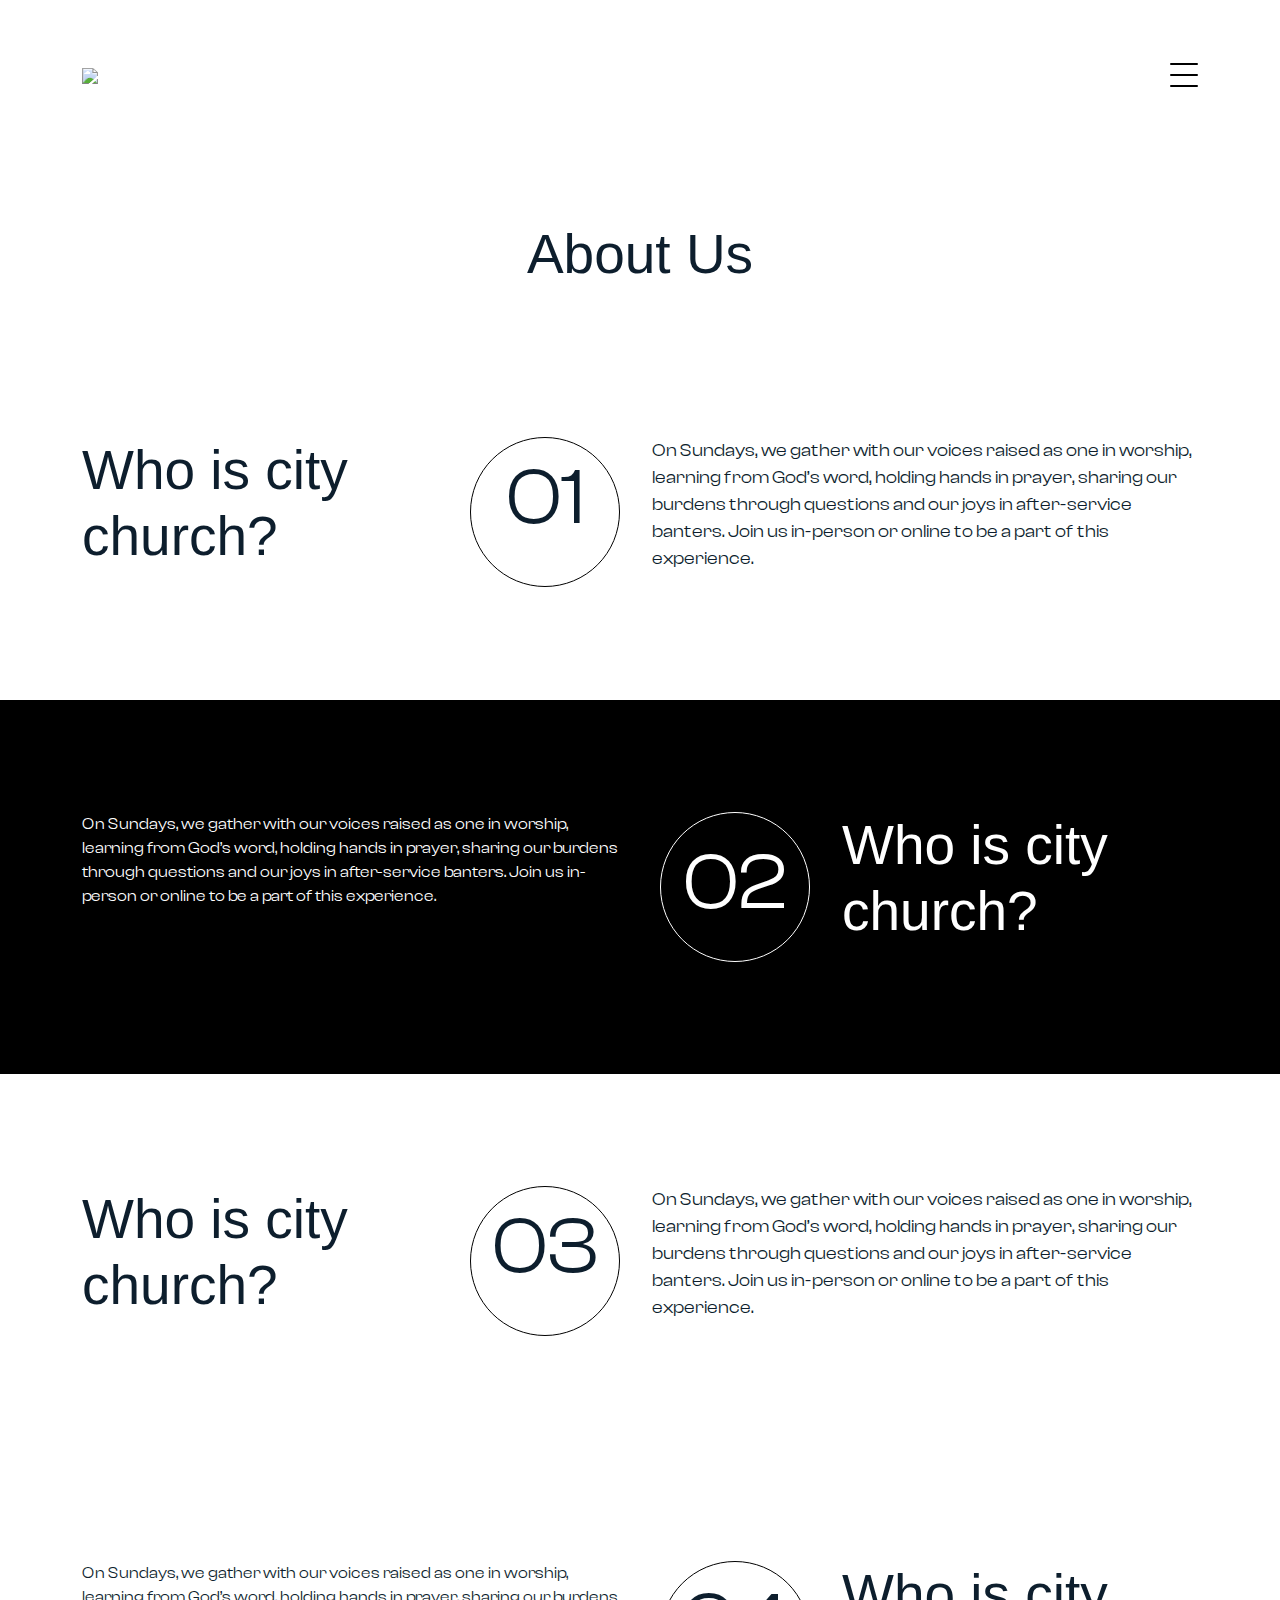
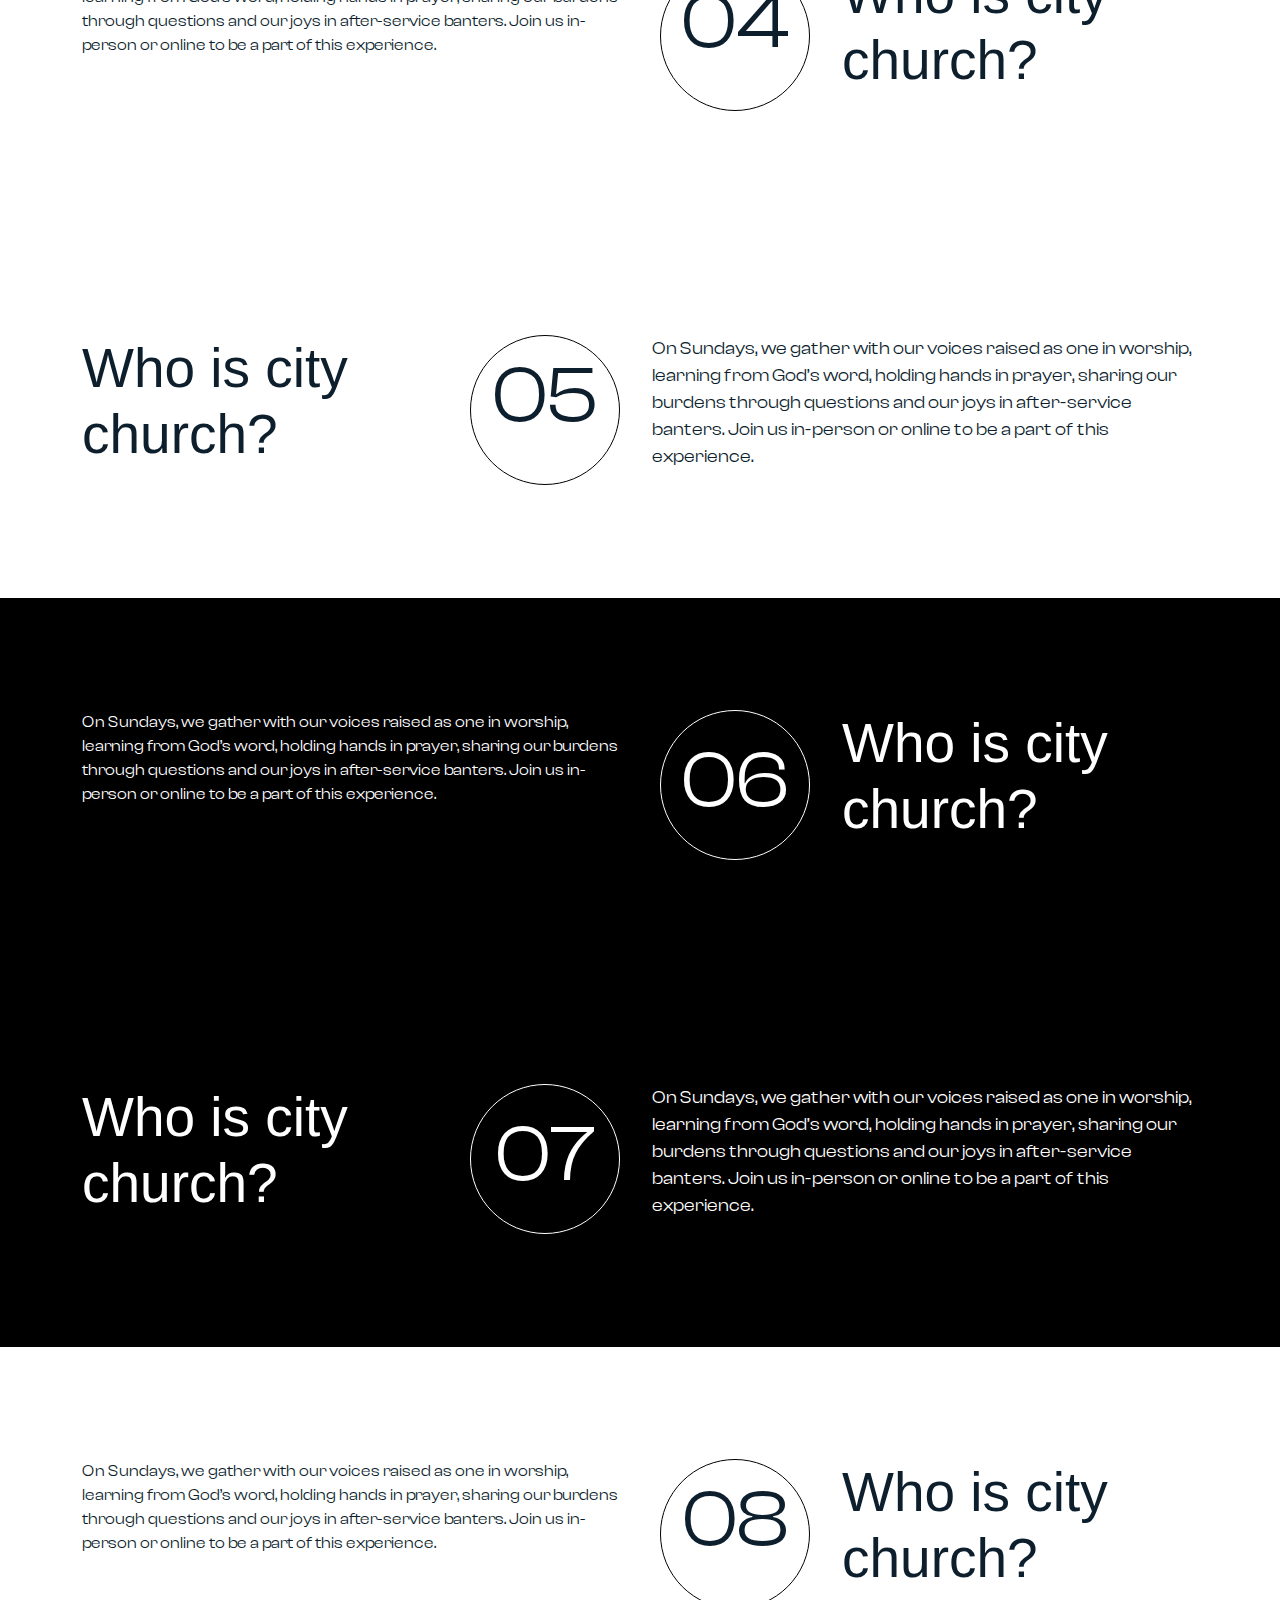
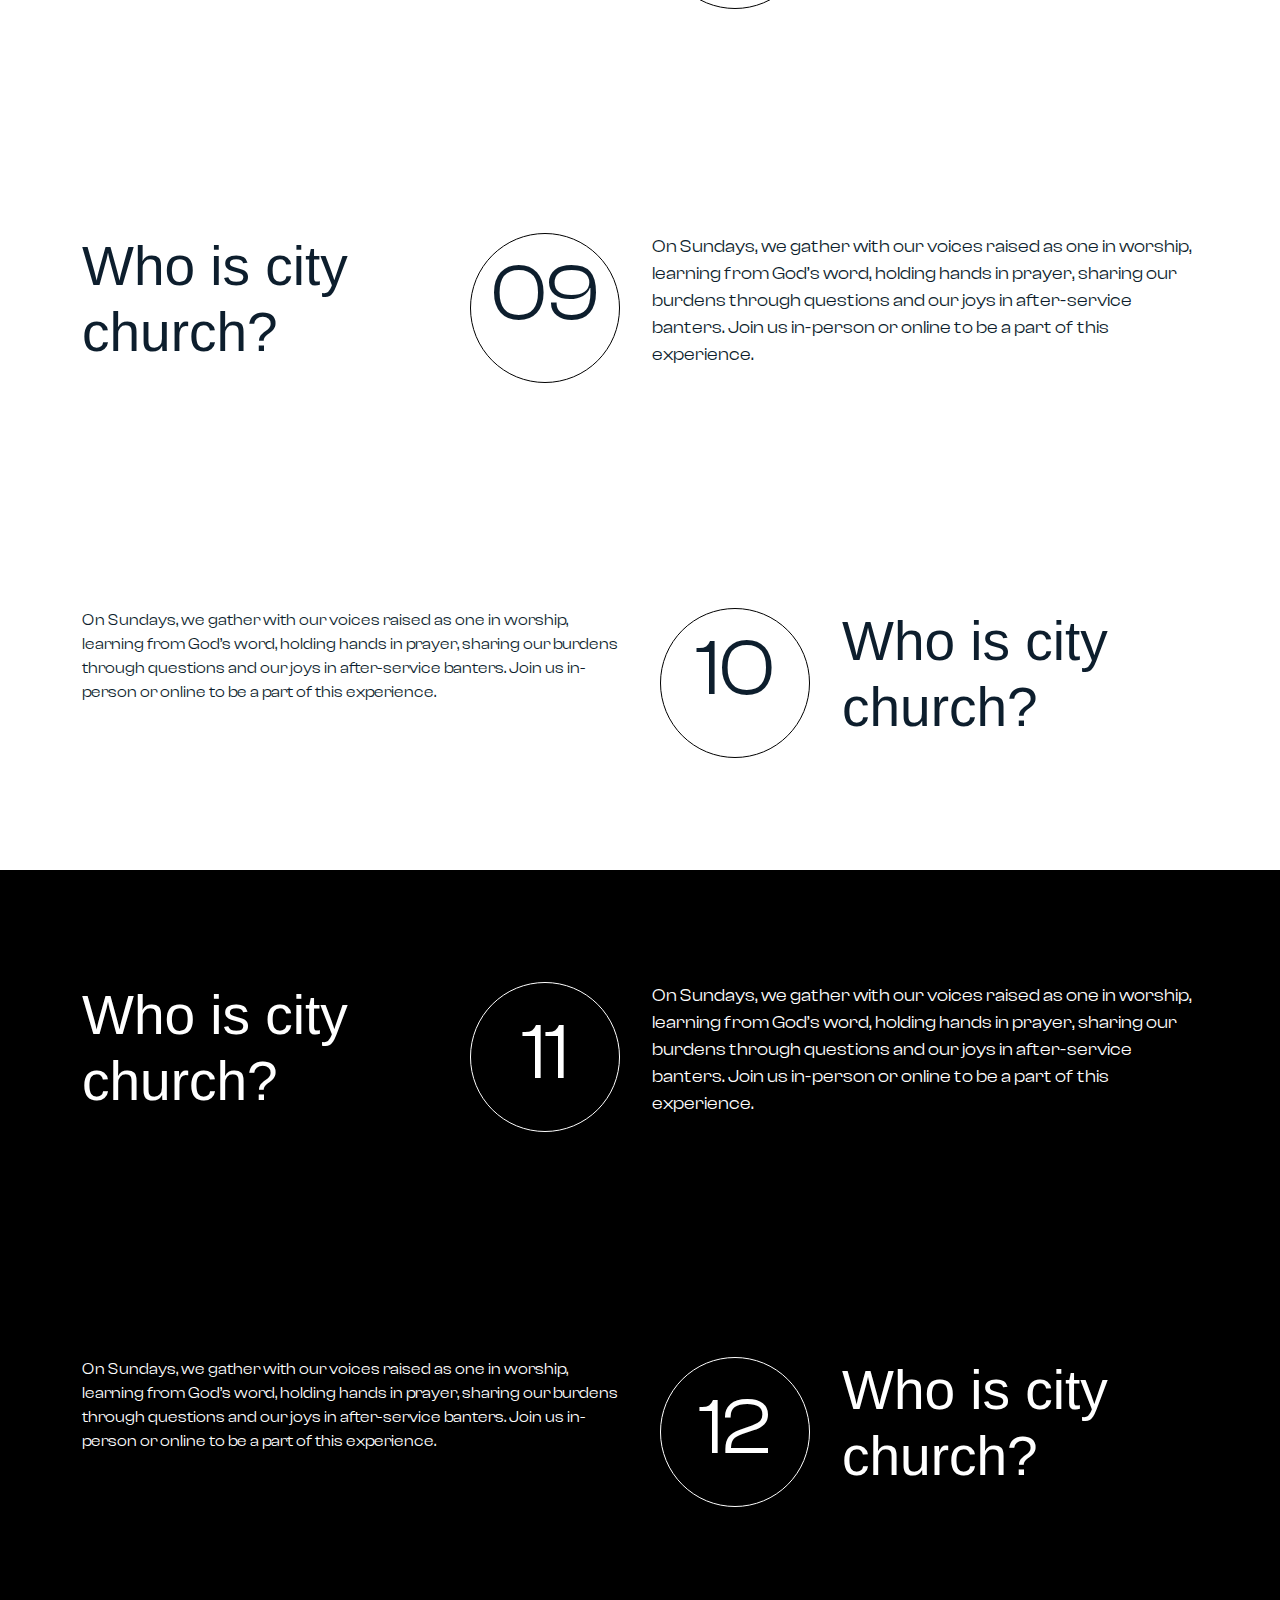
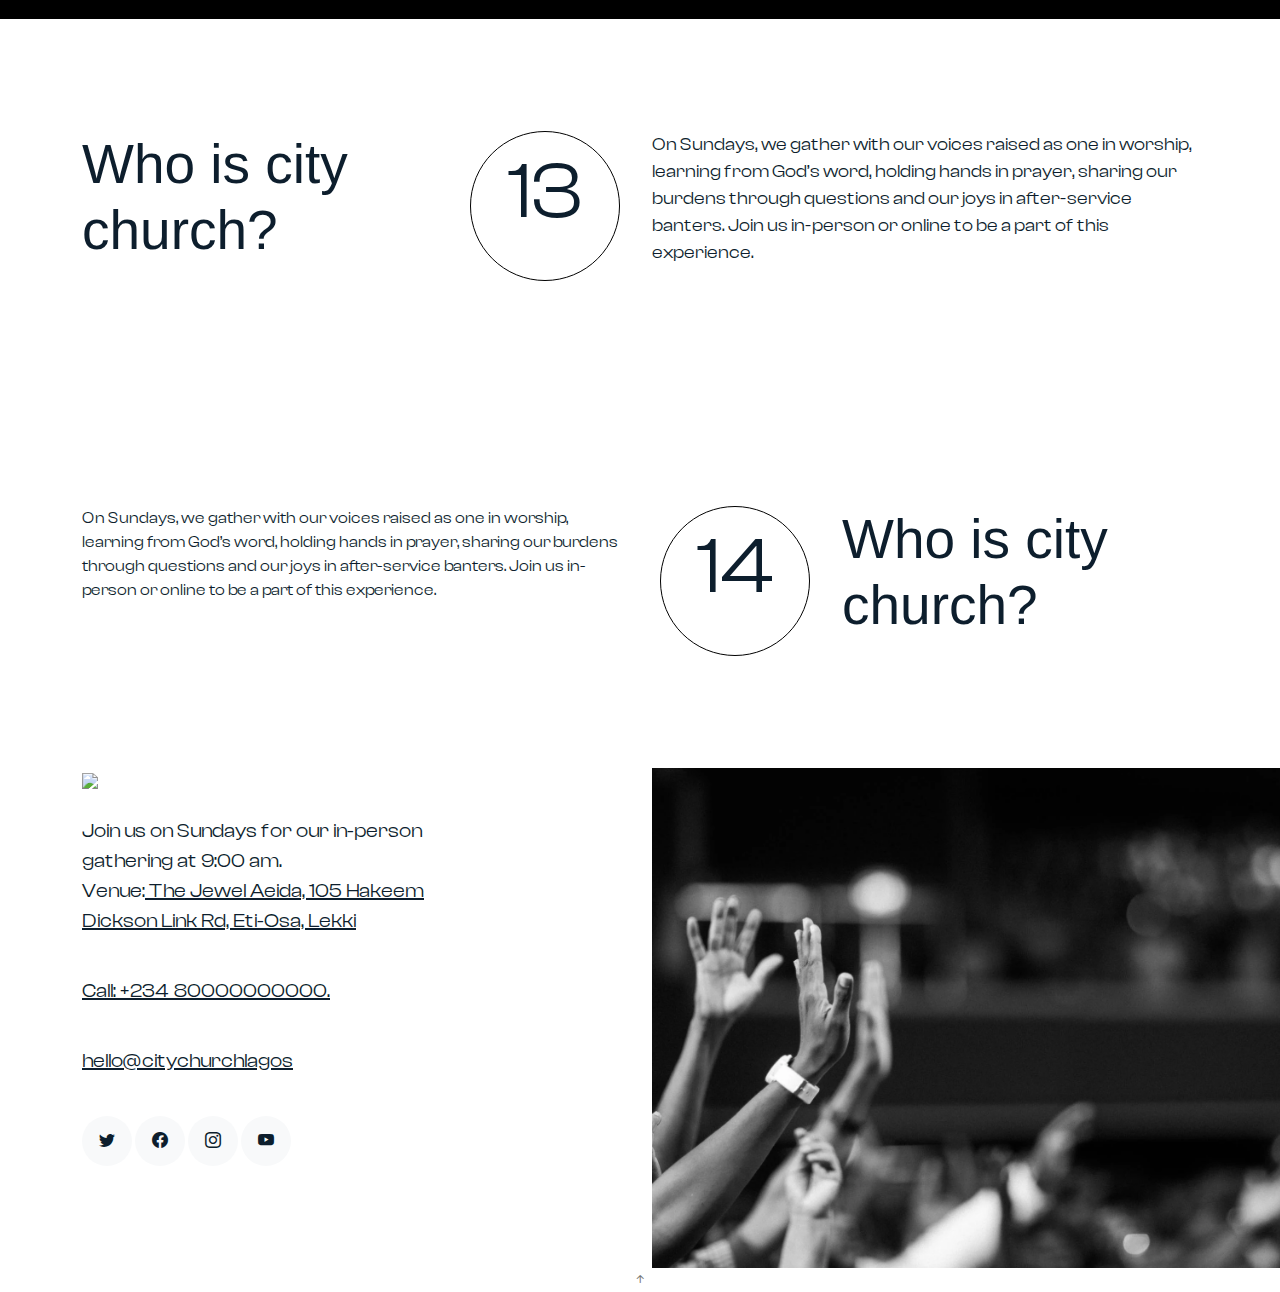
==== commit 19bfdc9c: "favicon, logo and font changes" ====
--- a/about.html
+++ b/about.html
@@ -5,17 +5,15 @@
 	<meta charset="utf-8">
 	<meta content="width=device-width, initial-scale=1.0" name="viewport">
 
-	<title>City Church - About Us</title>
+	<title>City Church Lagos: About Us</title>
 	<meta content="" name="description">
 	<meta content="" name="keywords">
 
 	<!-- Favicons -->
-	<link href="assets/img/group.png" rel="icon">
-
-	<!-- Google Fonts -->
-	<link
-		href="https://fonts.googleapis.com/css?family=https://fonts.googleapis.com/css?family=Inconsolata:400,500,600,700|Raleway:400,400i,500,500i,600,600i,700,700i"
-		rel="stylesheet">
+	<link href="assets/img/favicon.png" rel="icon">
+
+	<!-- Fonts -->
+	<link href="assets/css/clash-display.css" rel="stylesheet">
 
 	<!-- Vendor CSS Files -->
 	<link href="assets/vendor/bootstrap/css/bootstrap.min.css" rel="stylesheet">
--- a/assets/css/clash-display.css
+++ b/assets/css/clash-display.css
@@ -0,0 +1,107 @@
+/**
+ * @license
+ *
+ * Font Family: Clash Display
+ * Designed by: Indian Type Foundry
+ * URL: https://www.fontshare.com/fonts/clash-display
+ * © 2023 Indian Type Foundry
+ *
+ * Font Styles:
+ * Clash Display Variable(Variable font)
+ * Clash Display Extralight
+ * Clash Display Light
+ * Clash Display Regular
+ * Clash Display Medium
+ * Clash Display Semibold
+ * Clash Display Bold
+ *
+*/
+
+
+/**
+* This is a variable font
+* You can controll variable axes as shown below:
+* font-variation-settings: 'wght' 700.0;
+*
+* available axes:
+
+* 'wght' (range from 200.0 to 700.0)
+
+*/
+
+@font-face {
+  font-family: 'ClashDisplay-Variable';
+  src: url('../fonts/ClashDisplay-Variable.woff2') format('woff2'),
+       url('../fonts/ClashDisplay-Variable.woff') format('woff'),
+       url('../fonts/ClashDisplay-Variable.ttf') format('truetype');
+       font-weight: 200 700;
+       font-display: swap;
+       font-style: normal;
+}
+
+
+@font-face {
+  font-family: 'ClashDisplay-Extralight';
+  src: url('../fonts/ClashDisplay-Extralight.woff2') format('woff2'),
+       url('../fonts/ClashDisplay-Extralight.woff') format('woff'),
+       url('../fonts/ClashDisplay-Extralight.ttf') format('truetype');
+       font-weight: 200;
+       font-display: swap;
+       font-style: normal;
+}
+
+
+@font-face {
+  font-family: 'ClashDisplay-Light';
+  src: url('../fonts/ClashDisplay-Light.woff2') format('woff2'),
+       url('../fonts/ClashDisplay-Light.woff') format('woff'),
+       url('../fonts/ClashDisplay-Light.ttf') format('truetype');
+       font-weight: 300;
+       font-display: swap;
+       font-style: normal;
+}
+
+
+@font-face {
+  font-family: 'ClashDisplay-Regular';
+  src: url('../fonts/ClashDisplay-Regular.woff2') format('woff2'),
+       url('../fonts/ClashDisplay-Regular.woff') format('woff'),
+       url('../fonts/ClashDisplay-Regular.ttf') format('truetype');
+       font-weight: 400;
+       font-display: swap;
+       font-style: normal;
+}
+
+
+@font-face {
+  font-family: 'ClashDisplay-Medium';
+  src: url('../fonts/ClashDisplay-Medium.woff2') format('woff2'),
+       url('../fonts/ClashDisplay-Medium.woff') format('woff'),
+       url('../fonts/ClashDisplay-Medium.ttf') format('truetype');
+       font-weight: 500;
+       font-display: swap;
+       font-style: normal;
+}
+
+
+@font-face {
+  font-family: 'ClashDisplay-Semibold';
+  src: url('../fonts/ClashDisplay-Semibold.woff2') format('woff2'),
+       url('../fonts/ClashDisplay-Semibold.woff') format('woff'),
+       url('../fonts/ClashDisplay-Semibold.ttf') format('truetype');
+       font-weight: 600;
+       font-display: swap;
+       font-style: normal;
+}
+
+
+@font-face {
+  font-family: 'ClashDisplay-Bold';
+  src: url('../fonts/ClashDisplay-Bold.woff2') format('woff2'),
+       url('../fonts/ClashDisplay-Bold.woff') format('woff'),
+       url('../fonts/ClashDisplay-Bold.ttf') format('truetype');
+       font-weight: 700;
+       font-display: swap;
+       font-style: normal;
+}
+
--- a/assets/css/style.css
+++ b/assets/css/style.css
@@ -8,10 +8,10 @@
 # General
 --------------------------------------------------------------*/
 body {
-    font-family: "Inconsolata", monospace;
-    color: #0d1e2d;
-    background-image: url("assets/img/background.png") no-repeat center;
-	background-size: cover;
+  font-family: "ClashDisplay-Regular", "ClashDisplay-Medium", "ClashDisplay-Light", "ClashDisplay-Variable", "ClashDisplay-ExtraLight", "ClashDisplay-SemiBold", "ClashDisplay-Bold";
+  color: #0d1e2d;
+  background-image: url("assets/img/background.png") no-repeat center;
+  background-size: cover;
 }
 
 a {
@@ -36,6 +36,7 @@
 .section {
   padding: 7rem 0;
 }
+
 .white-burger {
   width: 28px;
   height: 32px;
@@ -105,144 +106,149 @@
   outline: none;
 }
 
-.footerimage img{
-	object-fit: cover;
-	width: 745px;
-	height: 500px;
-}
-
-.logo{
-	width: 100%;
-	height: 50px;
-}
-.flogo{
-	width: 150px;
-	height: 80px;
-	
-}
-
-.mbottom{
-	margin-bottom: 150px;
-}
-
-.bigh1{
-	font-size: 100px;
-}
-
-.bigh5{
-	font-size: 55px;
-}
-
-.bigh2{
-	font-size: 70px;
-}
-.standard-font{
-	font-size:18px;
-}
-.circlea{
-	border: 1px solid #000;
-	height:150px;
-	width:150px;
-	border-radius:50%;
-	text-align: center;
-	margin: 0 auto;
-
-}
-.circlea img{
-    margin: auto;
-	padding-top:30px;
-	width:60px;
-	
-}
-
-.circlea p{
-    margin: auto;
-	font-size: 80px;
-	
-}
-.circleawhite{
-	border: 1px solid #fff;
-	height:150px;
-	width:150px;
-	border-radius:50%;
-	text-align: center;
-	margin: 0 auto;
-
-}
-
-.circleawhite p{
-    margin: auto;
-	padding-top:10px;
-	font-size: 80px;
-	
-}
-
-.smallp{
-	padding-top: 240px;
-	text-align: left !important;
-	font-size: 20px;
-	
-}
-
-.smallps{
-	padding-top: 350px;
-	text-align: left !important;
-	font-size: 20px;
-}
-
-.banner1{
-	border: 25px solid #000;
-	border-radius: 20px;
-	padding:0px;
-	
-}
-.banner1 img{
-	object-fit: cover;
-	width:100%;
-	height: 620px;
-	
-}
-
-.sborder{
-	border-right: 1px solid #707070;
-}
-
-.sborderl{
-	border-left: 1px solid #707070;
-}
-
-.text-right{
-	text-align: right;
-}
-.services{
-	background-color: #000;
-	color: #fff;
-	padding-top: 30px;
-	padding-bottom: 30px;
-}
-
-.bgdark{
-	background-color: #000;
+.footerimage img {
+  object-fit: cover;
+  width: 745px;
+  height: 500px;
+}
+
+.logo {
+  width: 50%;
+}
+
+.flogo {
+  width: 100%;
+}
+
+.mbottom {
+  margin-bottom: 150px;
+}
+
+.bigh1 {
+  font-size: 100px;
+}
+
+.bigh5 {
+  font-size: 55px;
+}
+
+.bigh2 {
+  font-size: 70px;
+}
+
+.standard-font {
+  font-size: 18px;
+}
+
+.circlea {
+  border: 1px solid #000;
+  height: 150px;
+  width: 150px;
+  border-radius: 50%;
+  text-align: center;
+  margin: 0 auto;
+
+}
+
+.circlea img {
+  margin: auto;
+  padding-top: 30px;
+  width: 60px;
+
+}
+
+.circlea p {
+  margin: auto;
+  font-size: 80px;
+
+}
+
+.circleawhite {
+  border: 1px solid #fff;
+  height: 150px;
+  width: 150px;
+  border-radius: 50%;
+  text-align: center;
+  margin: 0 auto;
+
+}
+
+.circleawhite p {
+  margin: auto;
+  padding-top: 10px;
+  font-size: 80px;
+
+}
+
+.smallp {
+  padding-top: 240px;
+  text-align: left !important;
+  font-size: 20px;
+
+}
+
+.smallps {
+  padding-top: 350px;
+  text-align: left !important;
+  font-size: 20px;
+}
+
+.banner1 {
+  border: 25px solid #000;
+  border-radius: 20px;
+  padding: 0px;
+
+}
+
+.banner1 img {
+  object-fit: cover;
+  width: 100%;
+  height: 620px;
+
+}
+
+.sborder {
+  border-right: 1px solid #707070;
+}
+
+.sborderl {
+  border-left: 1px solid #707070;
+}
+
+.text-right {
+  text-align: right;
+}
+
+.services {
+  background-color: #000;
+  color: #fff;
+  padding-top: 30px;
+  padding-bottom: 30px;
+}
+
+.bgdark {
+  background-color: #000;
 }
 
 .section {
   padding: 7rem 0;
 }
 
-.linetop{
-	border-top: 1px solid #D9DDDC;
-	min-height: 300px;
-}
-
-.linerl{
-	border-right: 1px solid #D9DDDC;
-	border-left: 1px solid #D9DDDC;
-}
-
-.sectop{
-	margin-top:100px;
-	margin-bottom:50px;
-}
+.linetop {
+  border-top: 1px solid #D9DDDC;
+  min-height: 300px;
+}
+
+.linerl {
+  border-right: 1px solid #D9DDDC;
+  border-left: 1px solid #D9DDDC;
+}
+
+.sectop {
+  margin-top: 100px;
+  margin-bottom: 50px;
+}
+
 @keyframes animate-loading {
   0% {
     transform: rotate(0deg);
@@ -318,7 +324,7 @@
   cursor: pointer;
   position: relative;
   z-index: 1;
-  
+
 }
 
 .burger:before,
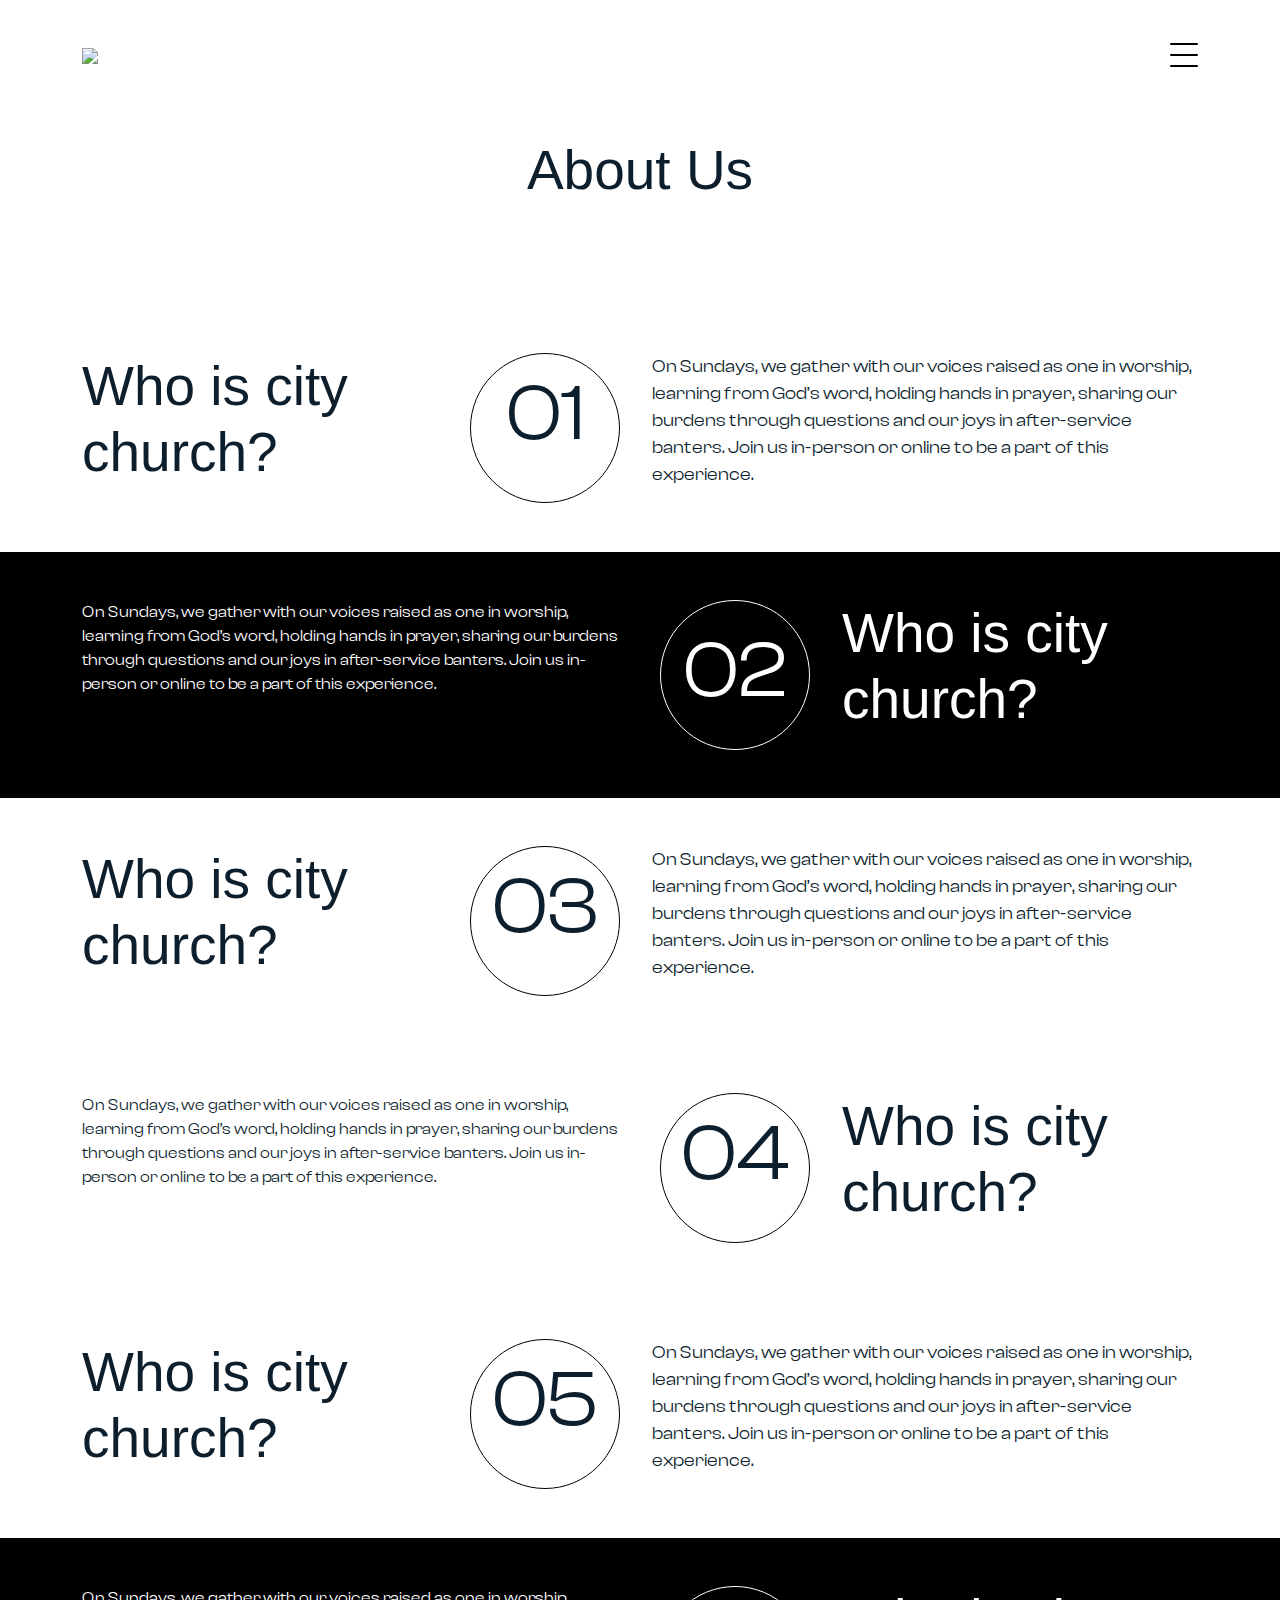
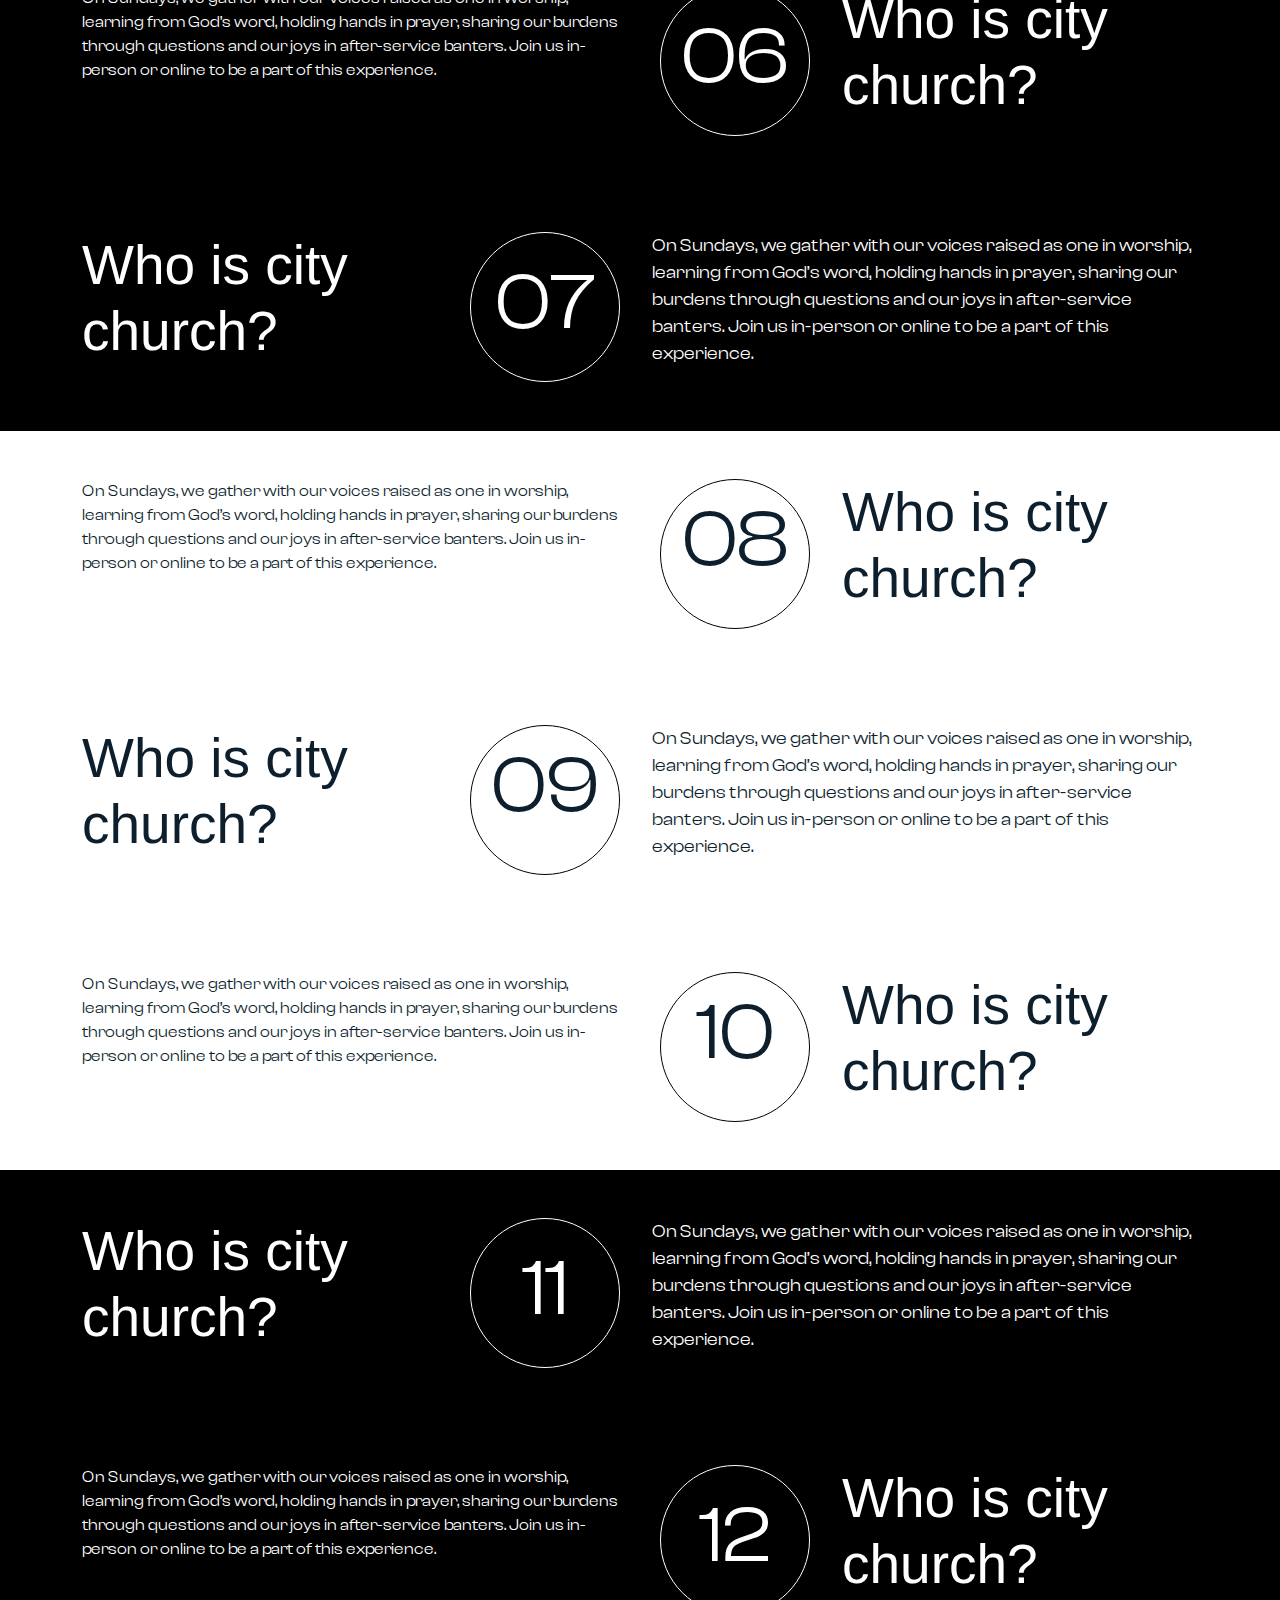
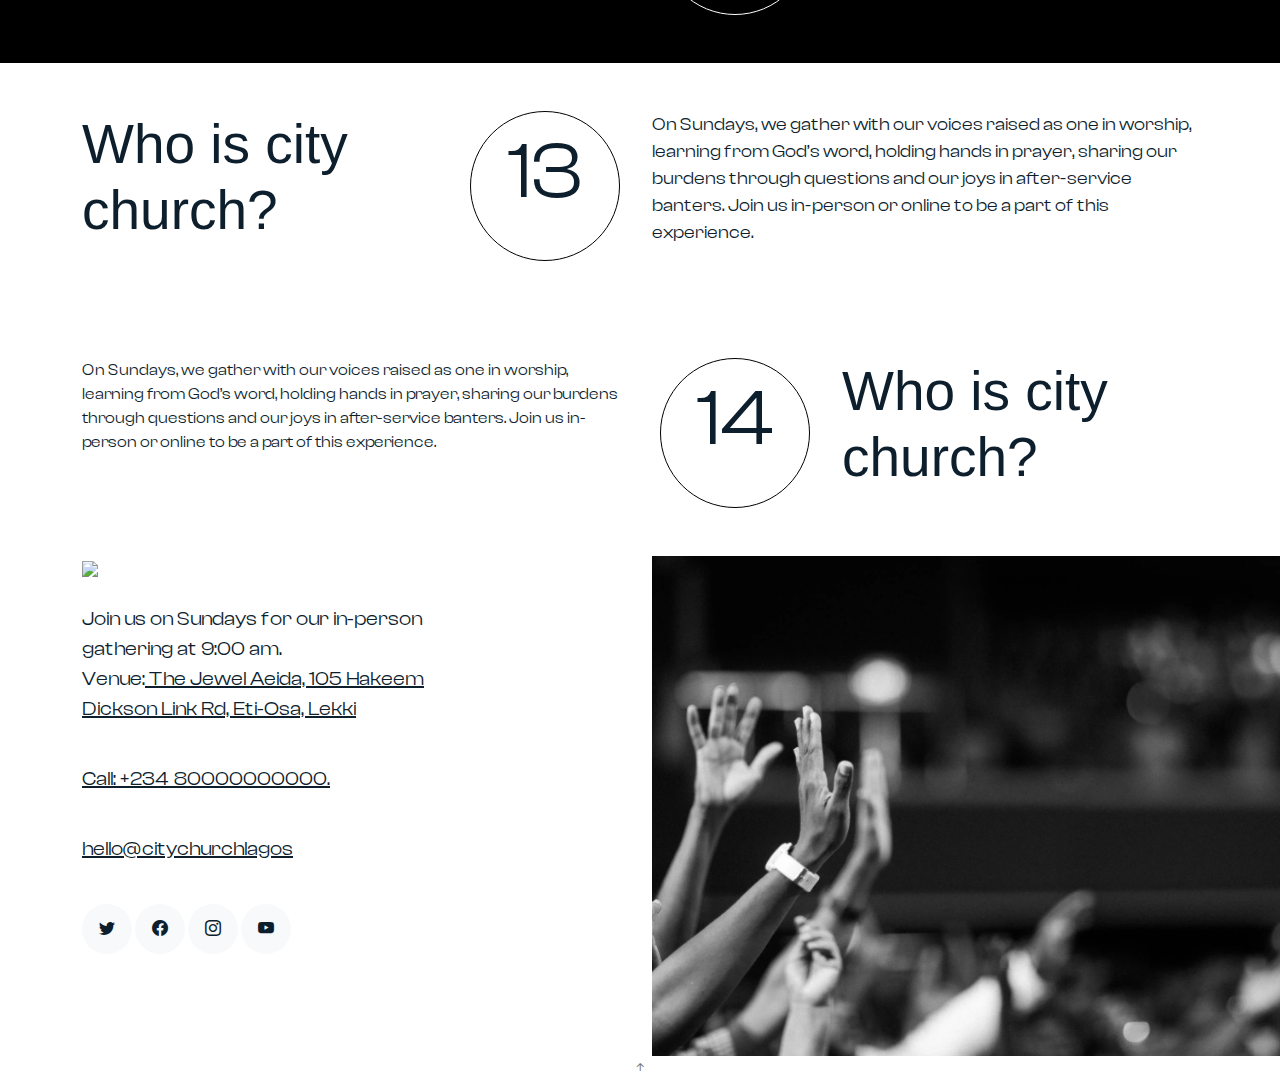
==== commit 2aa29947: "alignments and colors" ====
--- a/about.html
+++ b/about.html
@@ -11,22 +11,20 @@
 
 	<!-- Favicons -->
 	<link href="assets/img/favicon.png" rel="icon">
-
 	<!-- Fonts -->
 	<link href="assets/css/clash-display.css" rel="stylesheet">
-
 	<!-- Vendor CSS Files -->
 	<link href="assets/vendor/bootstrap/css/bootstrap.min.css" rel="stylesheet">
 	<link href="assets/vendor/bootstrap-icons/bootstrap-icons.css" rel="stylesheet">
-
 	<!-- Template Main CSS File -->
 	<link href="assets/css/style.css" rel="stylesheet">
-
 	<!-- =======================================================
-  * Template Name: City church
-  * Bootstrap v5.3.2
-  * Author: Ogbondah Haliday
-  ======================================================== -->
+	* Template Name: City Church Lagos
+	* Bootstrap v5.3.2
+	* Author: Ogbondah Haliday
+	* Contributor/Editor: Julius Momnang
+	* Designer: Ben Diagi
+	======================================================== -->
 </head>
 
 <body>
--- a/assets/css/style.css
+++ b/assets/css/style.css
@@ -10,7 +10,7 @@
 body {
   font-family: "ClashDisplay-Regular", "ClashDisplay-Medium", "ClashDisplay-Light", "ClashDisplay-Variable", "ClashDisplay-ExtraLight", "ClashDisplay-SemiBold", "ClashDisplay-Bold";
   color: #0d1e2d;
-  background-image: url("assets/img/background.png") no-repeat center;
+  background: url("assets/img/bg.png") center;
   background-size: cover;
 }
 
@@ -34,7 +34,7 @@
 }
 
 .section {
-  padding: 7rem 0;
+  padding:3rem 0;
 }
 
 .white-burger {
@@ -117,7 +117,7 @@
 }
 
 .flogo {
-  width: 100%;
+  width: 30%;
 }
 
 .mbottom {
@@ -181,14 +181,14 @@
 }
 
 .smallp {
-  padding-top: 240px;
+  padding-top: 150px;
   text-align: left !important;
   font-size: 20px;
 
 }
 
 .smallps {
-  padding-top: 350px;
+  padding-top: 300px;
   text-align: left !important;
   font-size: 20px;
 }
@@ -213,6 +213,10 @@
 
 .sborderl {
   border-left: 1px solid #707070;
+}
+
+.imgPWidth{
+  width: 100%;
 }
 
 .text-right {
@@ -231,7 +235,7 @@
 }
 
 .section {
-  padding: 7rem 0;
+  padding: 3rem 0;
 }
 
 .linetop {
@@ -302,7 +306,7 @@
 
 /* Custom Navbar */
 .custom-navbar {
-  padding-top: 50px;
+  padding-top: 30px;
   width: 100%;
 }
 
@@ -389,11 +393,21 @@
   outline: none;
 }
 
+
+
+/* Colors */
+.prmColor{
+  background-color: #B4CF04;
+}
+.prmColor:hover{
+  background-color: #98A82E !important;
+}
+
 /*--------------------------------------------------------------
 # Footer
 --------------------------------------------------------------*/
 .footer {
-  padding: 0 0 4rem 0;
+  padding: 4rem 0;
 }
 
 .footer a {
